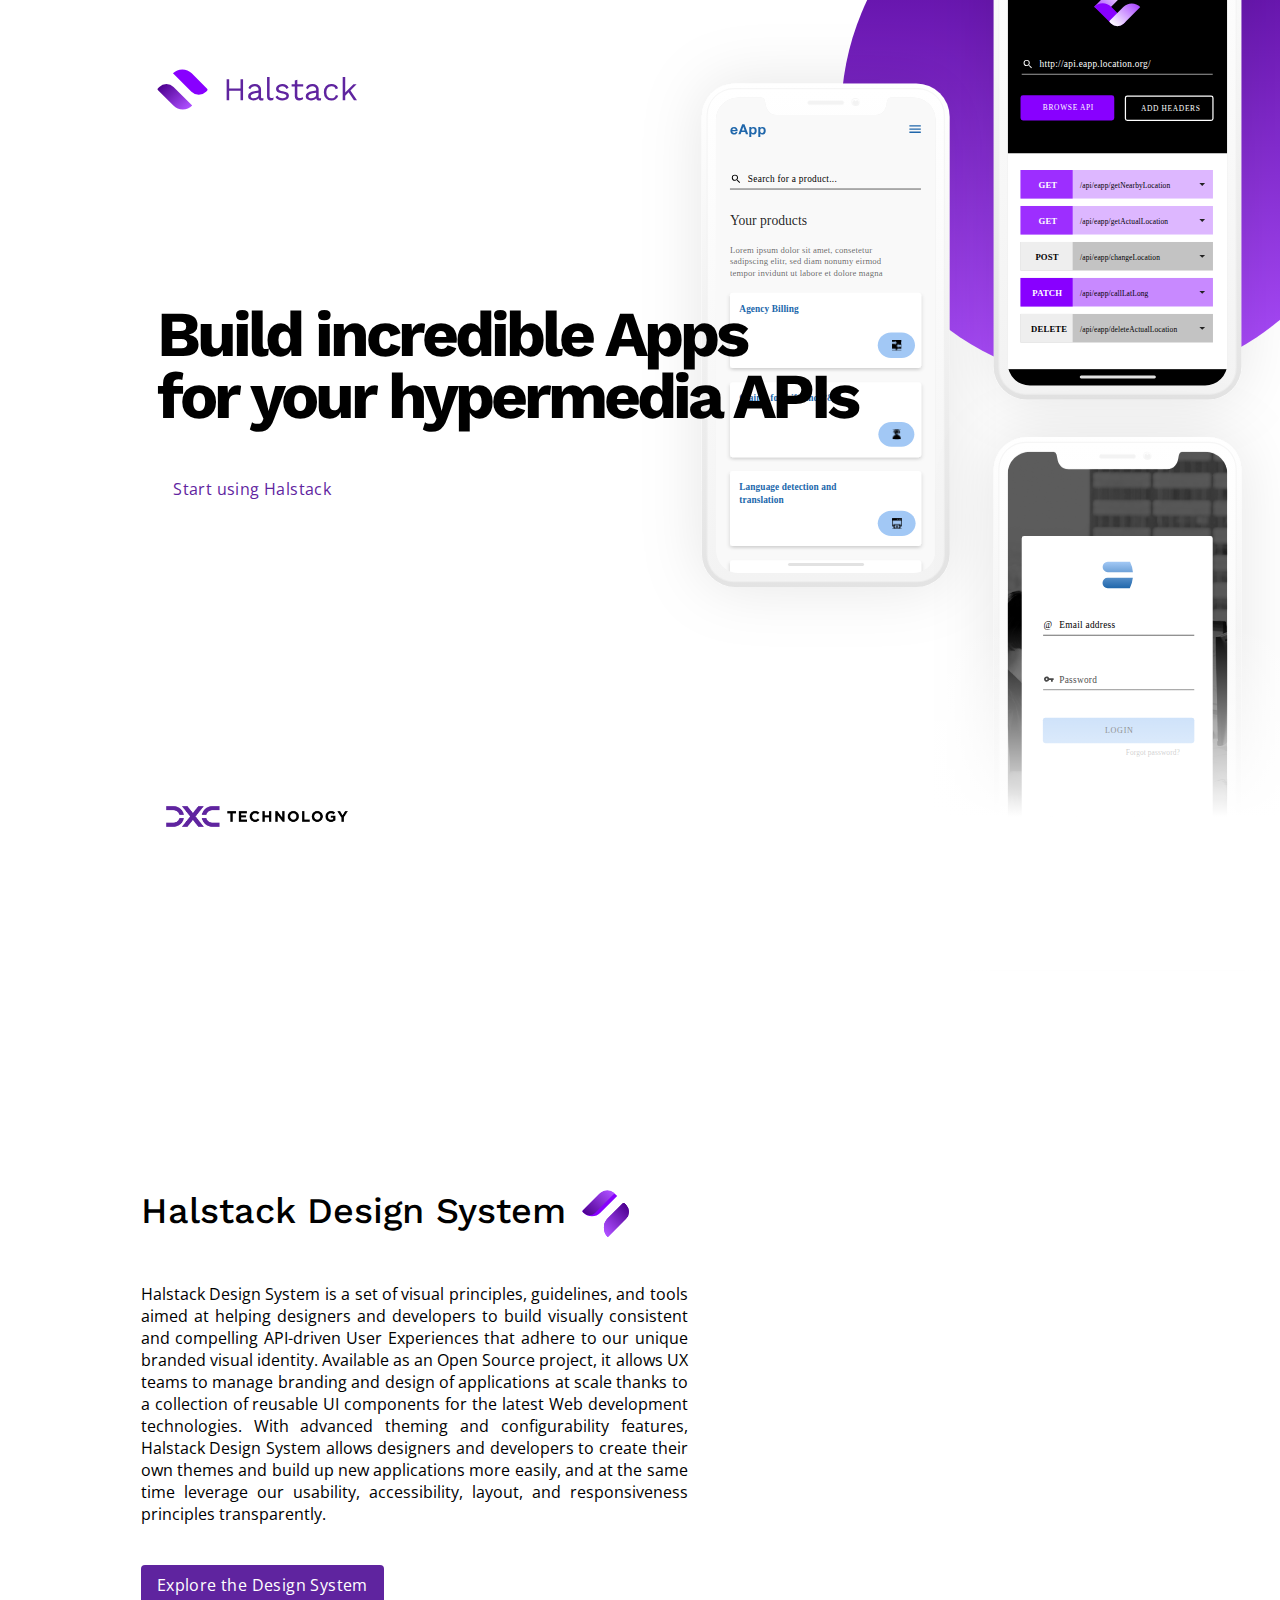
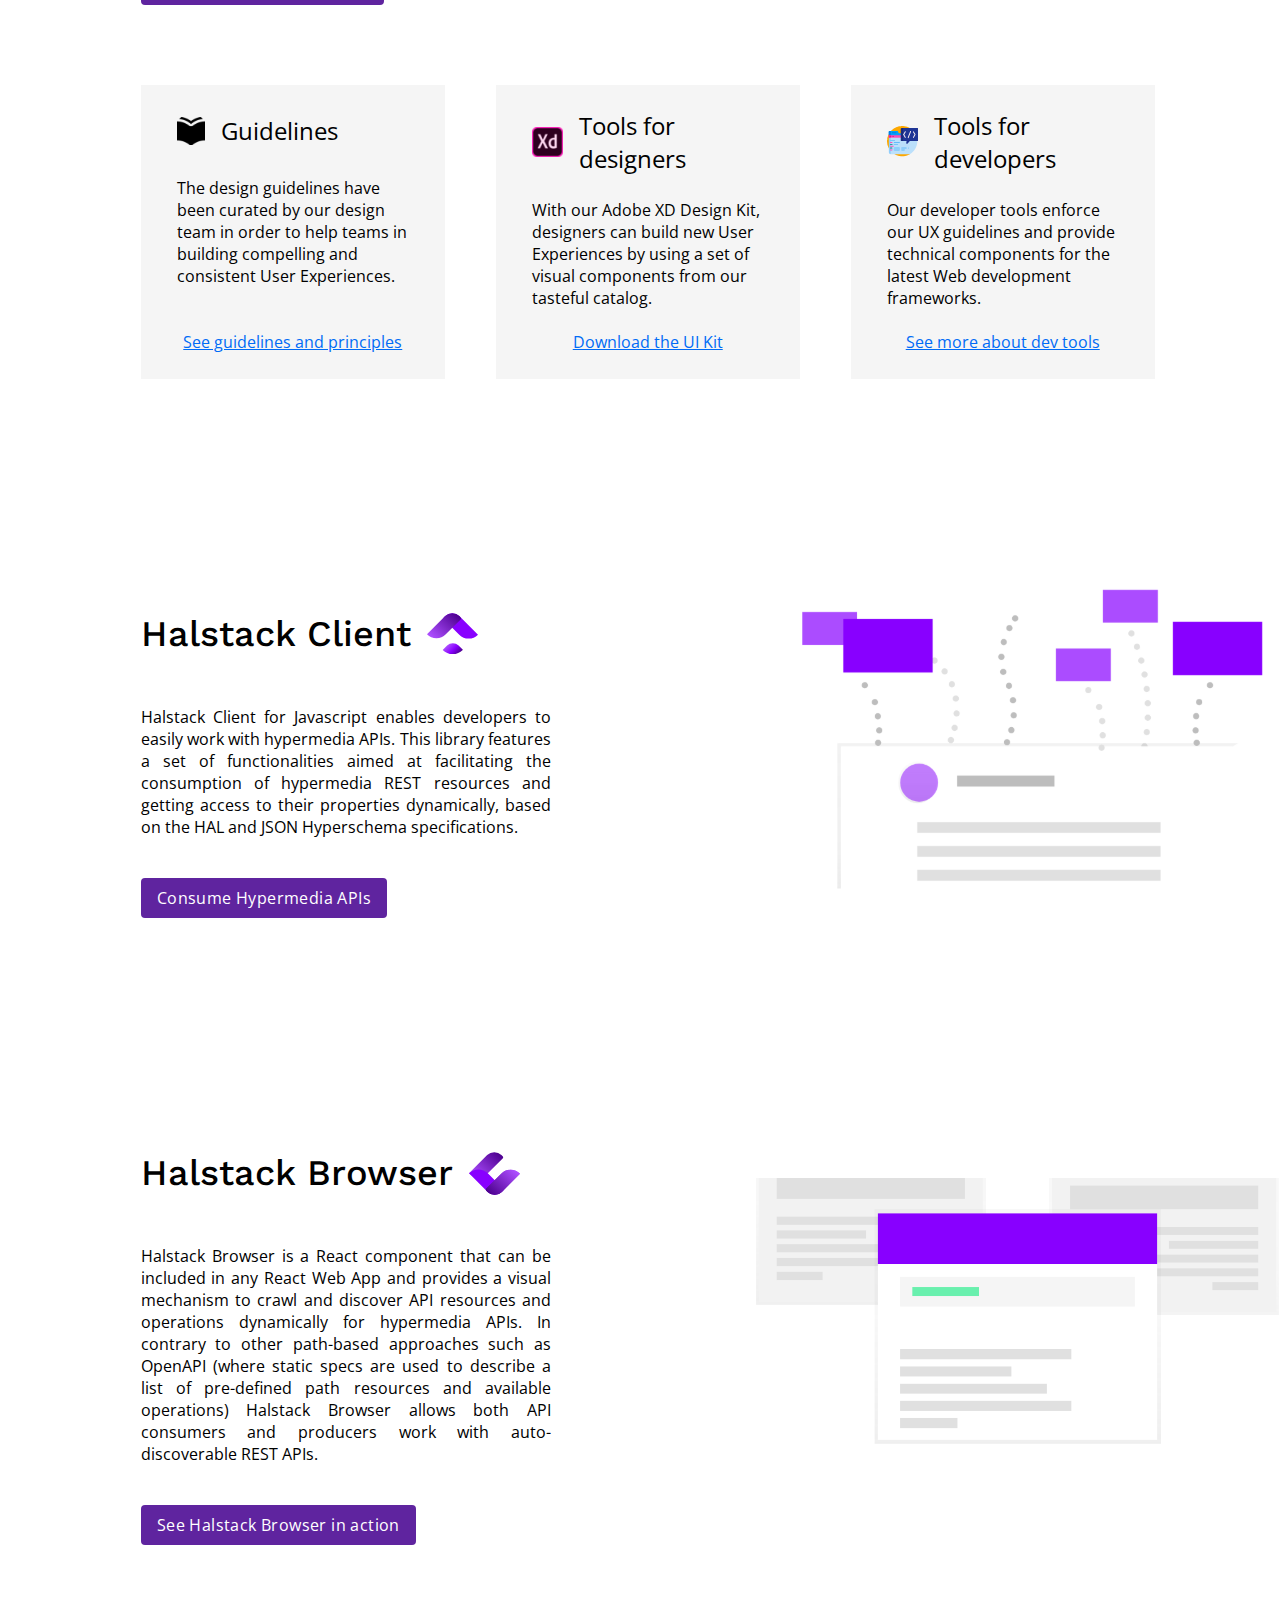
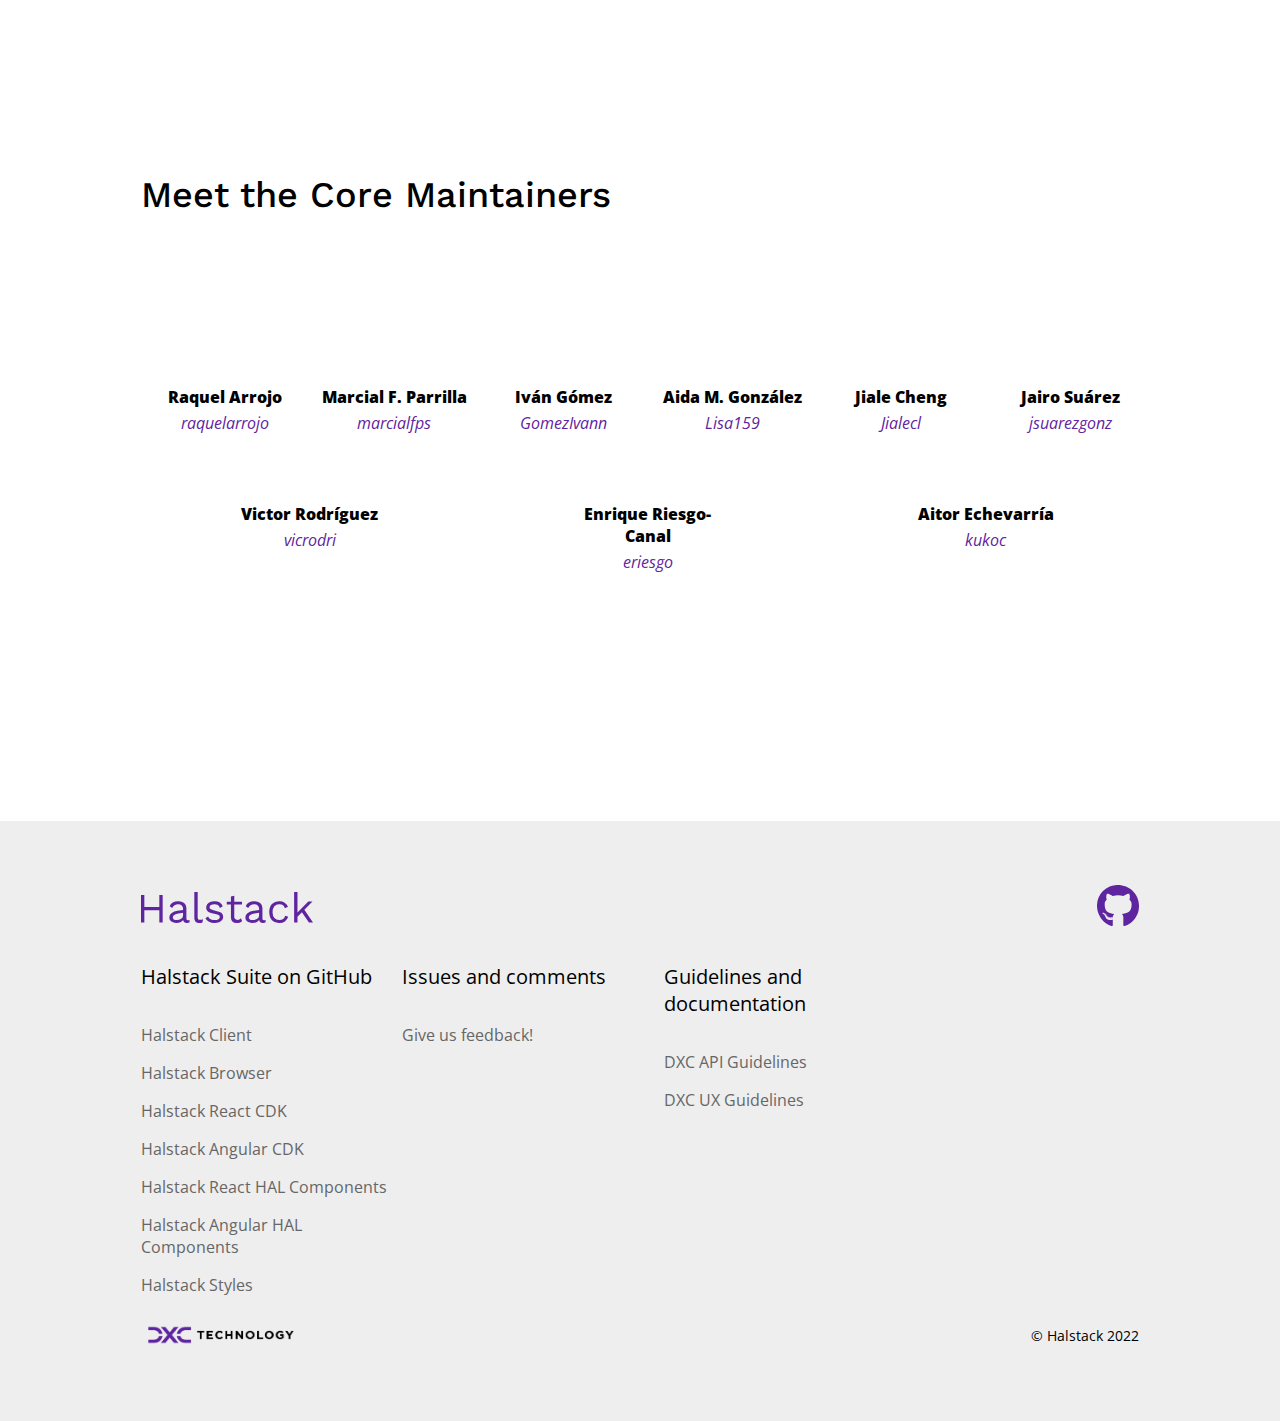
==== index.html @ 79b30553 "Fix broken links" ====
<!DOCTYPE html>
<!--[if lt IE 7]>      <html class="no-js lt-ie9 lt-ie8 lt-ie7"> <![endif]-->
<!--[if IE 7]>         <html class="no-js lt-ie9 lt-ie8"> <![endif]-->
<!--[if IE 8]>         <html class="no-js lt-ie9"> <![endif]-->
<!--[if gt IE 8]><!-->
<html class="no-js">
  <!--<![endif]-->
  <head>
    <meta charset="utf-8" />
    <meta http-equiv="X-UA-Compatible" content="IE=edge" />
    <title>Halstack</title>
    <meta name="description" content="" />
    <meta name="viewport" content="width=device-width, initial-scale=1" />
    <meta property="og:image" content="./images/halstack-share.png" />
    <meta
      property="og:description"
      content="Build incredible apps for your hypermedia APIs"
    />
    <meta
      property="og:url"
      content="https://dxc-technology.github.io/halstack/"
    />
    <meta property="og:title" content="Halstack" />
    <link rel="stylesheet" href="./css/main.css" />
    <link
      rel="icon"
      href="./images/favicon.png"
      type="image/gif"
      sizes="16x16"
    />
    <link
      href="https://fonts.googleapis.com/css2?family=Open+Sans:ital,wght@0,400;0,600;0,700;1,400&family=Work+Sans:wght@500;600&display=swap"
      rel="stylesheet"
    />
  </head>
  <body>
    <div class="mockup">
      <img
        src="./images/halstack_mockup.svg"
        alt="Mockup showing Halstack potencial"
      />
    </div>
    <header>
      <img src="./images/halstack_logo.svg" alt="Halstack product logo" />
      <div class="intro">
        <h1>
          Build incredible Apps<br />
          for your hypermedia APIs <br />
        </h1>
        <a href="#halstack-intro">
          <button>Start using Halstack</button>
        </a>
      </div>
      <img src="./images/dxc_logo_new.png" alt="DXC Technology logo" />
    </header>
    <main>
      <div class="design-system">
        <a id="halstack-intro"
          ><h2>
            Halstack Design System
            <img
              src="./images/dslogo.svg"
              alt="Logo for Halstack design system"
            /></h2
        ></a>

        <p>
          Halstack Design System is a set of visual principles, guidelines, and
          tools aimed at helping designers and developers to build visually
          consistent and compelling API-driven User Experiences that adhere to
          our unique branded visual identity. Available as an Open Source
          project, it allows UX teams to manage branding and design of
          applications at scale thanks to a collection of reusable UI components
          for the latest Web development technologies. With advanced theming and
          configurability features, Halstack Design System allows designers and
          developers to create their own themes and build up new applications
          more easily, and at the same time leverage our usability,
          accessibility, layout, and responsiveness principles transparently.
        </p>
        <form action="https://developer.dxc.com/halstack">
          <button>Explore the Design System</button>
        </form>
        <div class="tools-container">
          <div>
            <h3>
              <img
                src="./images/guidelines-icon.png"
                alt="Representation icon for guidelines"
              />
              Guidelines
            </h3>
            <p>
              The design guidelines have been curated by our design team in
              order to help teams in building compelling and consistent User
              Experiences.
            </p>
            <a
              href="https://developer.dxc.com/design/guidelines/principles/overview"
              >See guidelines and principles</a
            >
          </div>
          <div>
            <h3>
              <img
                src="./images/xd-icon.png"
                alt="Adobe XD icon for designer's tools"
              />
              Tools for designers
            </h3>
            <p>
              With our Adobe XD Design Kit, designers can build new User
              Experiences by using a set of visual components from our tasteful
              catalog.
            </p>
            <a
              href="https://assets.adobe.com/public/732533f4-d925-487e-4761-9a760574cfac"
              >Download the UI Kit</a
            >
          </div>
          <div>
            <h3>
              <img src="./images/tools-icon.png" alt="Developer tools icon" />
              Tools for developers
            </h3>
            <p>
              Our developer tools enforce our UX guidelines and provide
              technical components for the latest Web development frameworks.
            </p>
            <a href="https://developer.dxc.com/design/tools"
              >See more about dev tools</a
            >
          </div>
        </div>
      </div>
      <div class="client">
        <h2>
          Halstack Client
          <img
            src="./images/clientlogo.svg"
            alt="Logo for Halstack design system"
          />
        </h2>
        <p>
          Halstack Client for Javascript enables developers to easily work with
          hypermedia APIs. This library features a set of functionalities aimed
          at facilitating the consumption of hypermedia REST resources and
          getting access to their properties dynamically, based on the HAL and
          JSON Hyperschema specifications.
        </p>
        <form action="https://github.com/dxc-technology/halstack-client">
          <button type="submit">Consume Hypermedia APIs</button>
        </form>
        <img
          src="./images/clientimg.svg"
          alt="Representation of Halstack Client"
        />
      </div>
      <div class="browser">
        <h2>
          Halstack Browser
          <img
            src="./images/browserlogo.svg"
            alt="Logo for Halstack design system"
          />
        </h2>
        <p>
          Halstack Browser is a React component that can be included in any
          React Web App and provides a visual mechanism to crawl and discover
          API resources and operations dynamically for hypermedia APIs. In
          contrary to other path-based approaches such as OpenAPI (where static
          specs are used to describe a list of pre-defined path resources and
          available operations) Halstack Browser allows both API consumers and
          producers work with auto-discoverable REST APIs.
        </p>
        <form action="https://hal.us.insurance.dxc.com/">
          <button type="submit">See Halstack Browser in action</button>
        </form>
        <img
          src="./images/browserimg.svg"
          alt="Representation of Halstack Browser"
        />
      </div>
      <div class="mantainers">
        <h2>Meet the Core Maintainers</h2>
        <div class="profiles">
          <div>
            <img src="https://github.com/raquelarrojo.png" alt="" />
            <h4>Raquel Arrojo</h4>
            <span
              ><a href="https://github.com/raquelarrojo" target="_blank"
                >raquelarrojo</a
              ></span
            >
          </div>
          <div>
            <img src="https://github.com/marcialfps.png" alt="" />
            <h4>Marcial F. Parrilla</h4>
            <span
              ><a href="https://github.com/marcialfps" target="_blank"
                >marcialfps</a
              ></span
            >
          </div>
          <div>
            <img src="https://github.com/GomezIvann.png" alt="" />
            <h4>Iván Gómez</h4>
            <span
              ><a href="https://github.com/GomezIvann" target="_blank"
                >GomezIvann</a
              ></span
            >
          </div>
          <div>
            <img src="https://github.com/Lisa159.png" alt="" />
            <h4>Aida M. González</h4>
            <span
              ><a href="https://github.com/Lisa159" target="_blank"
                >Lisa159</a
              ></span
            >
          </div>
          <div>
            <img src="https://github.com/jialecl.png" alt="" />
            <h4>Jiale Cheng</h4>
            <span
              ><a href="https://github.com/jialecl" target="_blank"
                >Jialecl</a
              ></span
            >
          </div>
          <div>
            <img src="https://github.com/jsuarezgonz.png" alt="" />
            <h4>Jairo Suárez</h4>
            <span
              ><a href="https://github.com/jsuarezgonz" target="_blank"
                >jsuarezgonz</a
              ></span
            >
          </div>
          <div>
            <img src="https://github.com/vicrodri.png" alt="" />
            <h4>Victor Rodríguez</h4>
            <span
              ><a href="https://github.com/vicrodri" target="_blank"
                >vicrodri</a
              ></span
            >
          </div>
          <div>
            <img src="https://github.com/eriesgo.png" alt="" />
            <h4>Enrique Riesgo-Canal</h4>
            <span
              ><a href="https://github.com/eriesgo" target="_blank"
                >eriesgo</a
              ></span
            >
          </div>
          <div>
            <img src="https://github.com/kukoc.png" alt="" />
            <h4>Aitor Echevarría</h4>
            <span
              ><a href="https://github.com/kukoc" target="_blank"
                >kukoc</a
              ></span
            >
          </div>
        </div>
      </div>
    </main>
    <footer>
      <div class="visual-elements">
        <img
          src="./images/logo-footer.svg"
          alt="Halstack logo variation for footer"
        />
        <a href="https://github.com/dxc-technology/halstack">
          <img
            src="./images/github-footer.svg"
            alt="Github icon to access the repository"
          />
        </a>
      </div>
      <div class="navigation">
        <div>
          <div>
            <h5>Halstack Suite on GitHub</h5>
            <a href="https://github.com/dxc-technology/halstack-client"
              >Halstack Client</a
            >
            <a href="https://github.com/dxc-technology/halstack-browser"
              >Halstack Browser</a
            >
            <a href="https://github.com/dxc-technology/halstack-react"
              >Halstack React CDK</a
            >
            <a href="https://github.com/dxc-technology/halstack-angular"
              >Halstack Angular CDK</a
            >
            <a href="https://github.com/dxc-technology/halstack-react-hal"
              >Halstack React HAL Components</a
            >
            <a href="https://github.com/dxc-technology/halstack-angular-hal"
              >Halstack Angular HAL Components</a
            >
            <a href="https://github.com/dxc-technology/halstack-style-guide"
              >Halstack Styles</a
            >
          </div>
          <div>
            <h5>Issues and comments</h5>
            <a href="https://github.com/dxc-technology/halstack/issues/new"
              >Give us feedback!</a
            >
          </div>
          <div>
            <h5>Guidelines and documentation</h5>
            <a href="https://developer.dxc.com/apis">DXC API Guidelines</a>
            <a href="https://developer.dxc.com/design">DXC UX Guidelines</a>
          </div>
        </div>
      </div>
      <div class="dxc-reference">
        <img
          src="./images/dxc_logo_new.png"
          alt="DXC Technology logo"
          width="160"
          height="30"
        />
        <p>&#169; Halstack 2022</p>
      </div>
    </footer>
  </body>
</html>
---- css/main.css ----
:root {
  --main-spacing-page: 64px;
  --halstack-main-color: #5f249f;
}

body {
  box-sizing: border-box;
  margin: 0;
  position: relative;
  overflow-x: hidden;
  scroll-behavior: smooth;
}

div.mockup {
  width: 50%;
  position: absolute;
  top: -64px;
  right: 0;
  z-index: -1;
}

div.mockup img {
  width: 100%;
}

header {
  display: flex;
  flex-direction: column;
  justify-content: space-between;
  margin: var(--main-spacing-page) calc(var(--main-spacing-page) + 4px);
  height: calc(100vh - 128px);
}

header img {
  width: 200px;
  margin-left: 7.8%;
}

header div.intro {
  margin-left: 7.8%;
  margin-bottom: 100px;
}

header div.intro h1 {
  font-family: "Work Sans", sans-serif;
  font-size: 64px;
  color: black;
  letter-spacing: -4px;
  line-height: 62px;
  margin-top: 0;
}

header div.intro button {
  width: fit-content;
  height: 40px;
  align-items: center;
  justify-content: center;
  box-shadow: transparent 0px 0px 0px 2px;
  letter-spacing: 0.025em;
  border-radius: 0.25rem;
  border-width: 0px;
  border-style: none;
  font-family: "Open Sans", sans-serif;
  font-size: 1rem;
  font-weight: 400;
  background-color: transparent;
  color: var(--halstack-main-color);
  padding: 8px 16px;
}

header div.intro button:hover {
  cursor: pointer;
  background-color: #f2eafa;
}

main {
  margin-top: calc(var(--main-spacing-page) * 5);
}

main > div {
  margin-left: 11%;
}

main > div > h2,
main > div > a > h2 {
  display: inline-flex;
  align-items: center;
  font-family: "Work Sans", sans-serif;
  font-size: 36px;
  font-weight: 500;
}

main > div > h2 img,
main > div > a > h2 img {
  margin-left: 16px;
}

main > div > p {
  font-family: "Open Sans", sans-serif;
  font-size: 16px;
  font-weight: 400;
  width: 48%;
  text-align: justify;
}

main > div button {
  width: fit-content;
  height: 40px;
  align-items: center;
  justify-content: center;
  box-shadow: transparent 0px 0px 0px 2px;
  letter-spacing: 0.025em;
  border-radius: 0.25rem;
  border-width: 0px;
  border-style: none;
  font-family: "Open Sans", sans-serif;
  font-size: 1rem;
  font-weight: 400;
  background-color: var(--halstack-main-color);
  color: white;
  padding: 8px 16px;
  margin-top: 24px;
}

main > div button:hover {
  cursor: pointer;
  background-color: #4b1c7d;
}

main div.tools-container {
  display: flex;
  justify-content: space-between;
  width: calc(100% - 11%);
  margin-top: 80px;
}

main div.tools-container > div {
  display: flex;
  flex-wrap: wrap;
  width: calc(100% / 3 - 34px);
  background-color: #f5f5f5;
  padding: 0 36px 26px 36px;
  box-sizing: border-box;
  justify-content: center;
}

main div.tools-container > div > h3 {
  width: 100%;
  font-family: "Open Sans", sans-serif;
  font-size: 24px;
  font-weight: 400;
  display: inline-flex;
  align-items: center;
}

main div.tools-container > div > h3 > img {
  margin-right: 16px;
}

main div.tools-container > div > p,
main div.tools-container > div > a {
  width: 100%;
  font-family: "Open Sans", sans-serif;
  font-size: 16px;
  font-weight: 400;
  margin-top: 0;
}

main div.tools-container > div > a {
  display: inline-flex;
  align-items: flex-end;
  width: auto;
  color: #006bf6;
  cursor: pointer;
  margin-top: 6px;
}

main div.client,
main div.browser,
main div.mantainers {
  margin-top: 200px;
  position: relative;
}

main div.client > img {
  position: absolute;
  top: 0;
  right: 0;
  width: 42%;
}

main div.browser > img {
  position: absolute;
  top: 14%;
  right: 0;
  width: 46%;
}

main div.client > p,
main div.browser > p {
  width: 36%;
}

main div.mantainers {
  margin-bottom: 200px;
}

main div.mantainers div.profiles {
  display: flex;
  justify-content: space-around;
  margin-right: 11%;
  flex-wrap: wrap;
}

main div.mantainers div.profiles > div {
  display: flex;
  flex-direction: column;
  align-items: center;
  width: calc(72% / 5);
  margin-bottom: 48px;
}

main div.mantainers div.profiles img {
  width: 70%;
  border-radius: 50%;
}

main div.mantainers div.profiles a {
  color: var(--halstack-main-color);
  text-decoration: none;
}

main div.mantainers div.profiles h4 {
  font-family: "Open Sans", sans-serif;
  font-size: 16px;
  font-weight: 800;
  margin-bottom: 4px;
  text-align: center;
}

main div.mantainers div.profiles span {
  font-family: "Open Sans", sans-serif;
  font-size: 16px;
  font-style: italic;
  color: var(--halstack-main-color);
}

main div.mantainers h2 {
  margin-bottom: 148px;
}

footer {
  display: flex;
  flex-direction: column;
  height: 600px;
  box-sizing: border-box;
  background-color: #eeeeee;
  padding: 64px 11%;
}

footer div.visual-elements {
  display: flex;
  justify-content: space-between;
  align-items: center;
  align-items: stretch;
}

footer div.navigation {
  display: flex;
  align-items: center;
  flex-grow: 1;
}

footer div.navigation > div {
  width: 100%;
  display: flex;
}

footer div.navigation > div > div {
  display: flex;
  flex-direction: column;
  width: calc(100% / 4);
  margin-right: 12px;
}

footer div.navigation > div > div > h5 {
  font-family: "Open Sans", sans-serif;
  font-size: 20px;
  font-weight: 400;
}

footer div.navigation > div > div > a {
  font-family: "Open Sans", sans-serif;
  font-size: 16px;
  font-weight: 400;
  color: #666666;
  text-decoration: none;
  margin-bottom: 16px;
}

footer div.dxc-reference {
  display: flex;
  align-items: center;
  justify-content: space-between;
}

footer div.dxc-reference p {
  font-family: "Open Sans", sans-serif;
  font-size: 14px;
}

@media (max-width: 768px) {
  header {
    margin: 80px;
    height: calc(100vh - 160px);
  }

  header img,
  header div.intro {
    margin-left: 0;
  }

  main {
    margin-top: var(--main-spacing-page);
  }

  main div.tools-container {
    width: 100%;
    flex-wrap: wrap;
  }

  main div.tools-container > div {
    width: 100%;
    margin-bottom: 40px;
  }

  main > div {
    margin: 0 80px;
  }

  main > div.client > p, main > div.browser > p, main > div > p {
    width: 100%;
  }

  main div.client, main div.browser, main div.mantainers {
      margin-top: 148px;
  }

  main div.client > img, main div.browser > img {
      top: unset;
      bottom: -80px;
  }

  main div.mantainers h2 {
      margin-bottom: 64px;
  }

  main div.mantainers div.profiles {
      margin-right: 0;
      flex-wrap: wrap;
      justify-content: space-around;
  }
  main div.mantainers div.profiles > div {
      margin-bottom: 48px;
      width: calc(100% / 3);
  }

  main div.mantainers div.profiles > div img {
    width: 50%;
  }

  footer div.navigation > div > div {
      width: calc(100% / 3);
      margin-right: 64px;
  }

  footer {
    padding: 64px 80px;
  }

}

@media (max-width: 480px) {
  header {
    margin: 20px;
    height: calc(100vh - 40px);
  }

  header img,
  header div.intro {
    margin-left: 0;
  }

  header img {
    width: 148px;
  }

  header div.intro h1 {
    font-size: 48px;
    line-height: 48px;
  }

  div.mockup {
    display: none;
  }

  main {
    margin-top: var(--main-spacing-page);
  }

  main > div {
    margin: 0 20px;
  }

  main > div > h2,
  main > div > a > h2 {
    font-size: 28px;
  }

  main > div > p {
    width: 100%;
  }

  main div.tools-container {
    width: 100%;
    flex-wrap: wrap;
  }

  main div.tools-container > div {
    width: 100%;
    margin-bottom: 40px;
  }

  main div.client,
  main div.browser,
  main div.mantainers {
    margin-top: 48px;
    margin-bottom: 80px;
  }

  main div.client > p,
  main div.browser > p {
    width: 100%;
  }

  main div.client > img,
  main div.browser > img {
    display: none;
  }

  main div.mantainers h2 {
    margin-bottom: 64px;
  }

  main div.mantainers div.profiles {
    margin-right: 0;
    flex-direction: column;
    flex-wrap: nowrap;
  }

  main div.mantainers div.profiles > div {
    margin-bottom: 64px;
    width: 100%;
  }

  main div.mantainers div.profiles img {
    width: 48%;
    border-radius: 50%;
  }

  form {
    display: flex;
    justify-content: center;
  }

  footer {
    height: auto;
    padding-bottom: 24px;
  }

  footer div.visual-elements > img {
    width: 128px;
  }

  footer div.visual-elements > a > img {
    width: 38px;
  }

  footer div.navigation > div {
    flex-wrap: wrap;
  }

  footer div.navigation > div > div {
    width: 100%;
  }

  footer div.dxc-reference > img {
    width: 128px;
  }

  footer {
    padding: 64px 11%;
  }
}
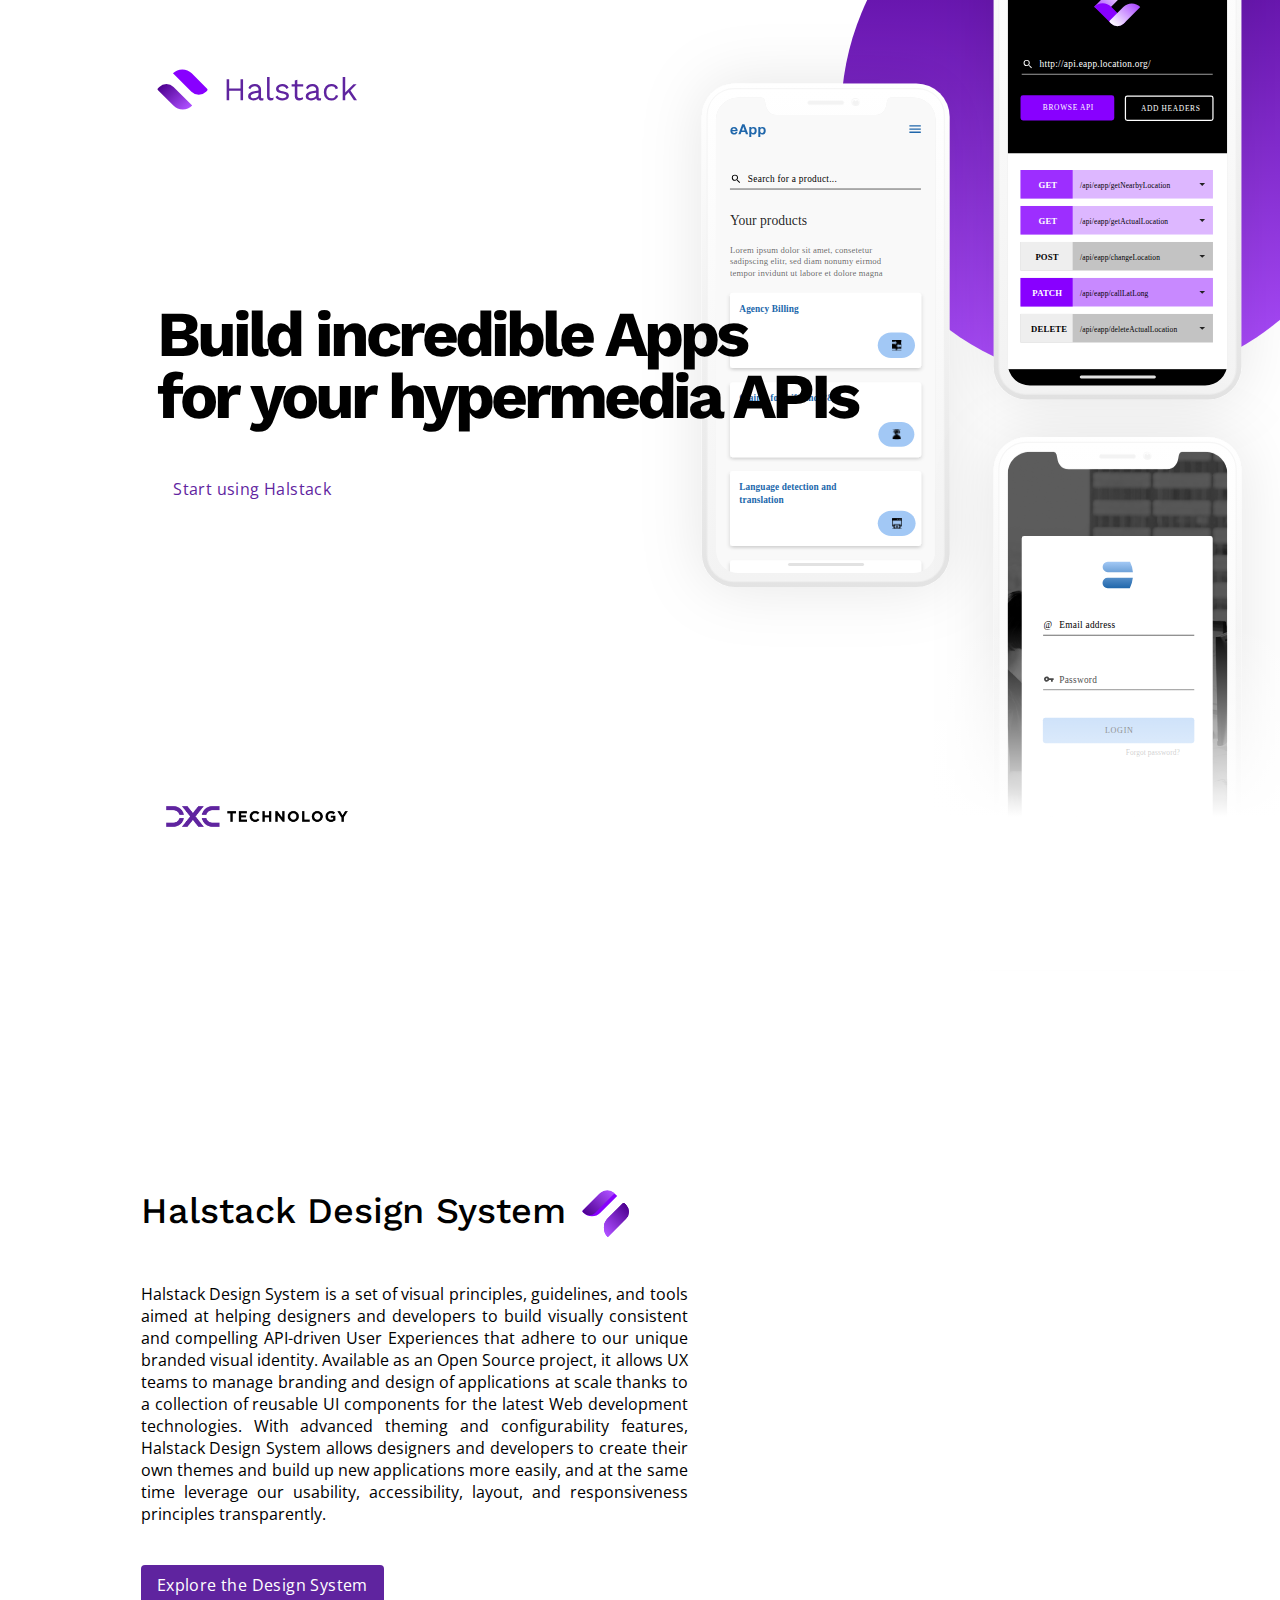
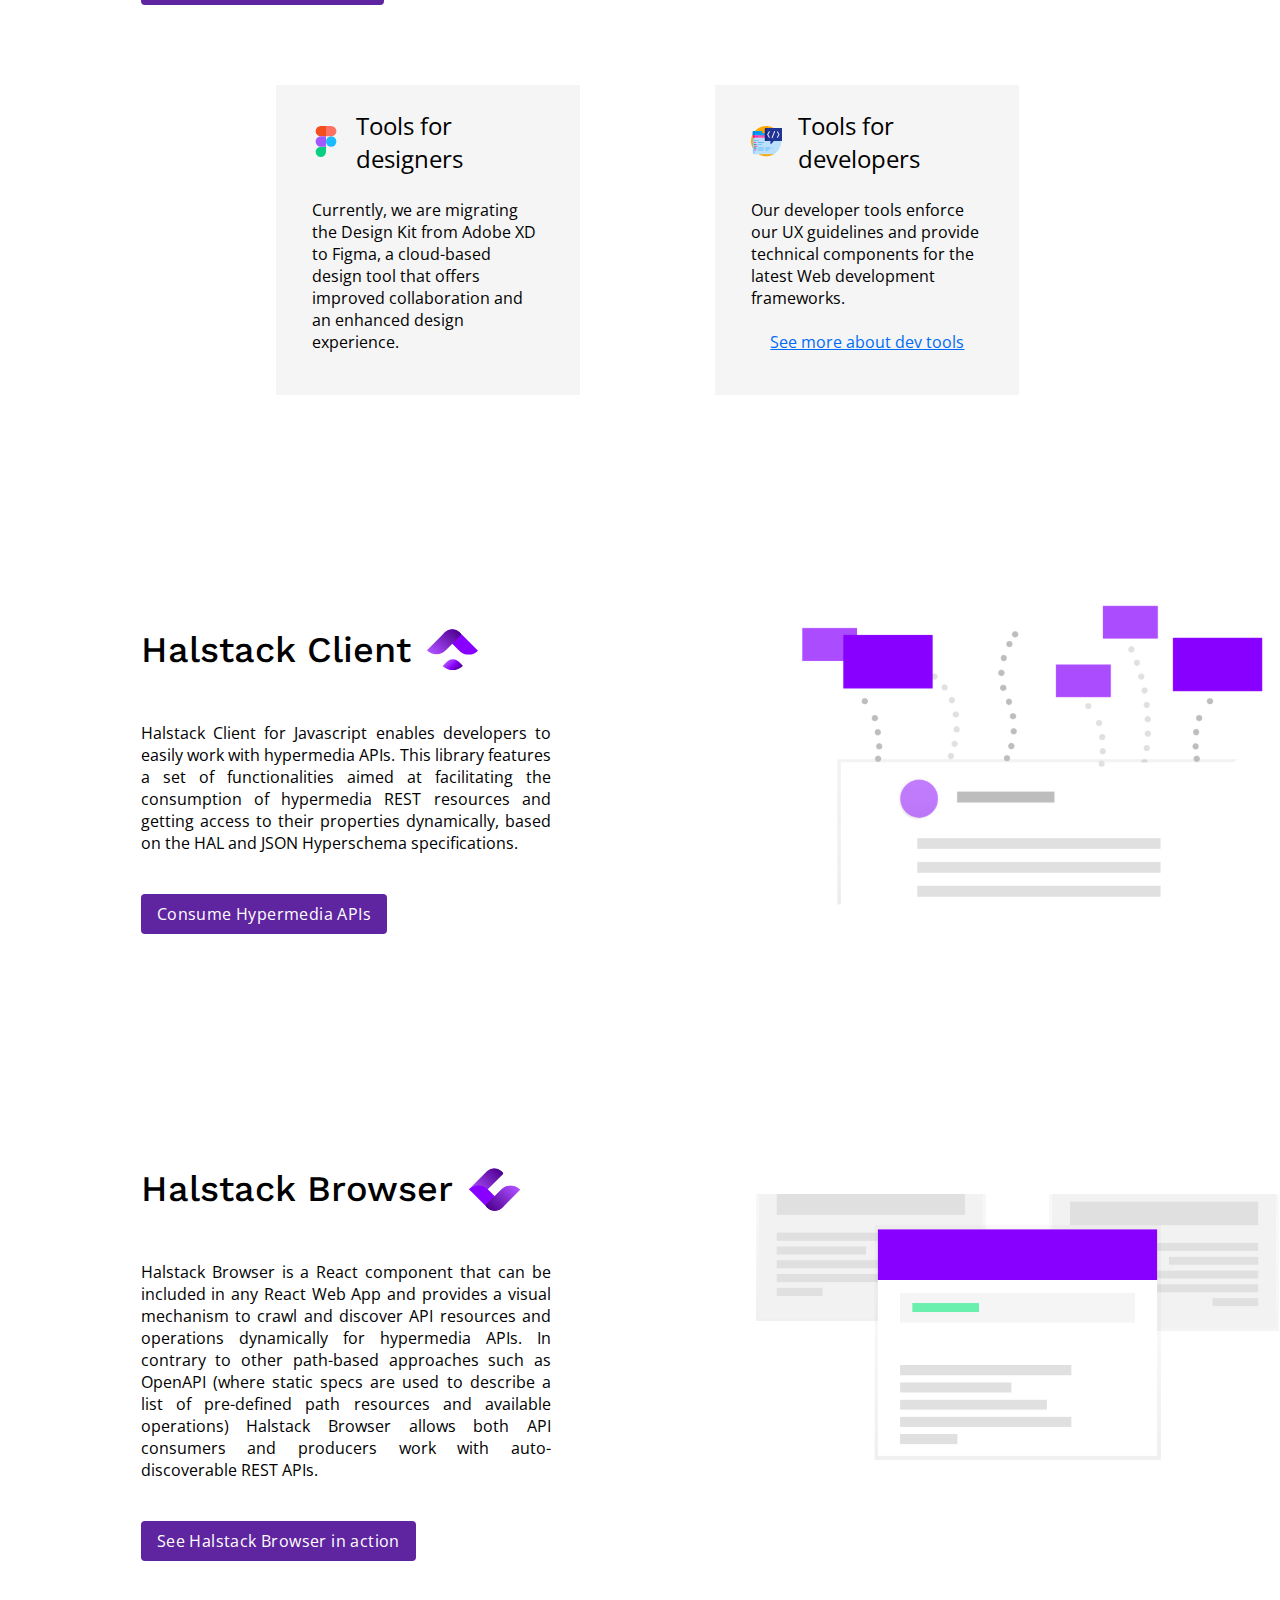
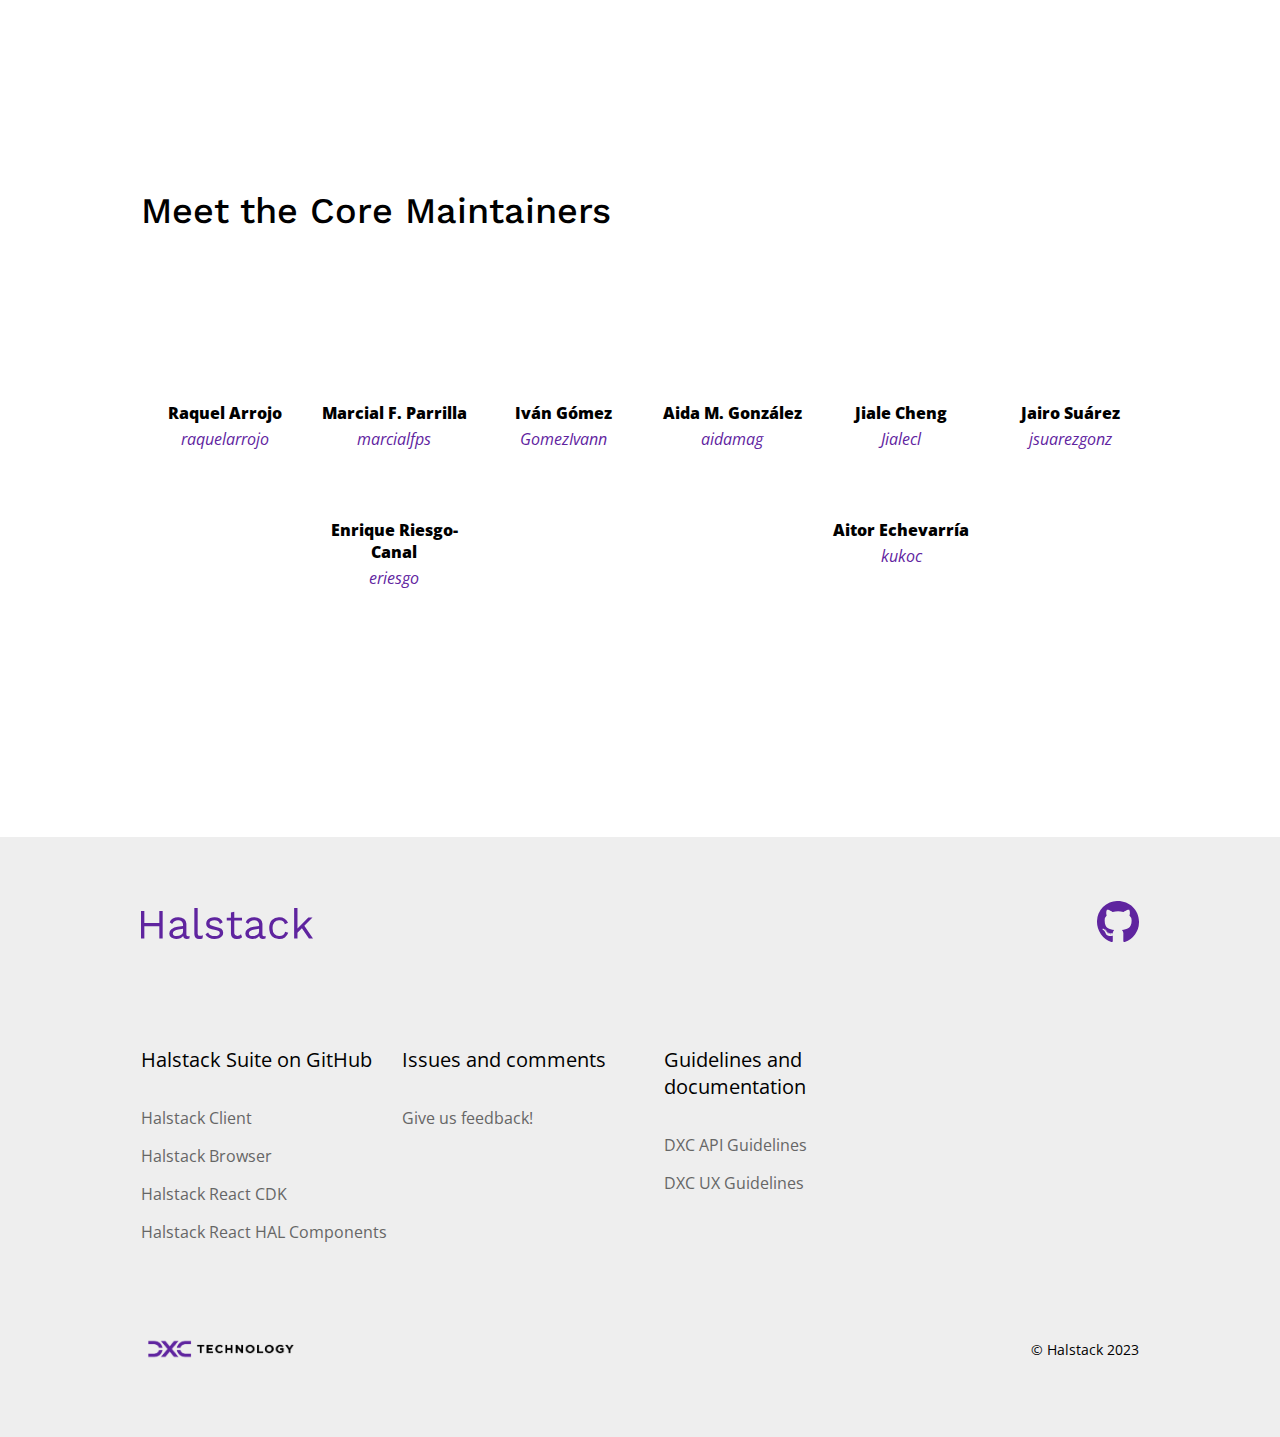
==== commit a25f8203: "Update page" ====
--- a/index.html
+++ b/index.html
@@ -84,38 +84,16 @@
           <div>
             <h3>
               <img
-                src="./images/guidelines-icon.png"
-                alt="Representation icon for guidelines"
-              />
-              Guidelines
-            </h3>
-            <p>
-              The design guidelines have been curated by our design team in
-              order to help teams in building compelling and consistent User
-              Experiences.
-            </p>
-            <a
-              href="https://developer.dxc.com/design/guidelines/principles/overview"
-              >See guidelines and principles</a
-            >
-          </div>
-          <div>
-            <h3>
-              <img
-                src="./images/xd-icon.png"
-                alt="Adobe XD icon for designer's tools"
+                src="./images/figma-brands.svg"
+                alt="Figma icon for designer's tools"
               />
               Tools for designers
             </h3>
             <p>
-              With our Adobe XD Design Kit, designers can build new User
-              Experiences by using a set of visual components from our tasteful
-              catalog.
+              Currently, we are migrating the Design Kit from Adobe XD to Figma,
+              a cloud-based design tool that offers improved collaboration and
+              an enhanced design experience.
             </p>
-            <a
-              href="https://assets.adobe.com/public/732533f4-d925-487e-4761-9a760574cfac"
-              >Download the UI Kit</a
-            >
           </div>
           <div>
             <h3>
@@ -211,11 +189,11 @@
             >
           </div>
           <div>
-            <img src="https://github.com/Lisa159.png" alt="" />
+            <img src="https://github.com/aidamag.png" alt="" />
             <h4>Aida M. González</h4>
             <span
-              ><a href="https://github.com/Lisa159" target="_blank"
-                >Lisa159</a
+              ><a href="https://github.com/aidamag" target="_blank"
+                >aidamag</a
               ></span
             >
           </div>
@@ -234,15 +212,6 @@
             <span
               ><a href="https://github.com/jsuarezgonz" target="_blank"
                 >jsuarezgonz</a
-              ></span
-            >
-          </div>
-          <div>
-            <img src="https://github.com/vicrodri.png" alt="" />
-            <h4>Victor Rodríguez</h4>
-            <span
-              ><a href="https://github.com/vicrodri" target="_blank"
-                >vicrodri</a
               ></span
             >
           </div>
@@ -293,17 +262,8 @@
             <a href="https://github.com/dxc-technology/halstack-react"
               >Halstack React CDK</a
             >
-            <a href="https://github.com/dxc-technology/halstack-angular"
-              >Halstack Angular CDK</a
-            >
             <a href="https://github.com/dxc-technology/halstack-react-hal"
               >Halstack React HAL Components</a
-            >
-            <a href="https://github.com/dxc-technology/halstack-angular-hal"
-              >Halstack Angular HAL Components</a
-            >
-            <a href="https://github.com/dxc-technology/halstack-style-guide"
-              >Halstack Styles</a
             >
           </div>
           <div>
@@ -326,7 +286,7 @@
           width="160"
           height="30"
         />
-        <p>&#169; Halstack 2022</p>
+        <p>&#169; Halstack 2023</p>
       </div>
     </footer>
   </body>
--- a/css/main.css
+++ b/css/main.css
@@ -129,7 +129,7 @@
 
 main div.tools-container {
   display: flex;
-  justify-content: space-between;
+  justify-content: space-evenly;
   width: calc(100% - 11%);
   margin-top: 80px;
 }
@@ -137,11 +137,12 @@
 main div.tools-container > div {
   display: flex;
   flex-wrap: wrap;
+  align-items: flex-start;
+  flex-direction: column;
   width: calc(100% / 3 - 34px);
   background-color: #f5f5f5;
   padding: 0 36px 26px 36px;
   box-sizing: border-box;
-  justify-content: center;
 }
 
 main div.tools-container > div > h3 {
@@ -154,6 +155,8 @@
 }
 
 main div.tools-container > div > h3 > img {
+  width: 31px;
+  height: 31px;
   margin-right: 16px;
 }
 
@@ -169,6 +172,7 @@
 main div.tools-container > div > a {
   display: inline-flex;
   align-items: flex-end;
+  align-self: center;
   width: auto;
   color: #006bf6;
   cursor: pointer;
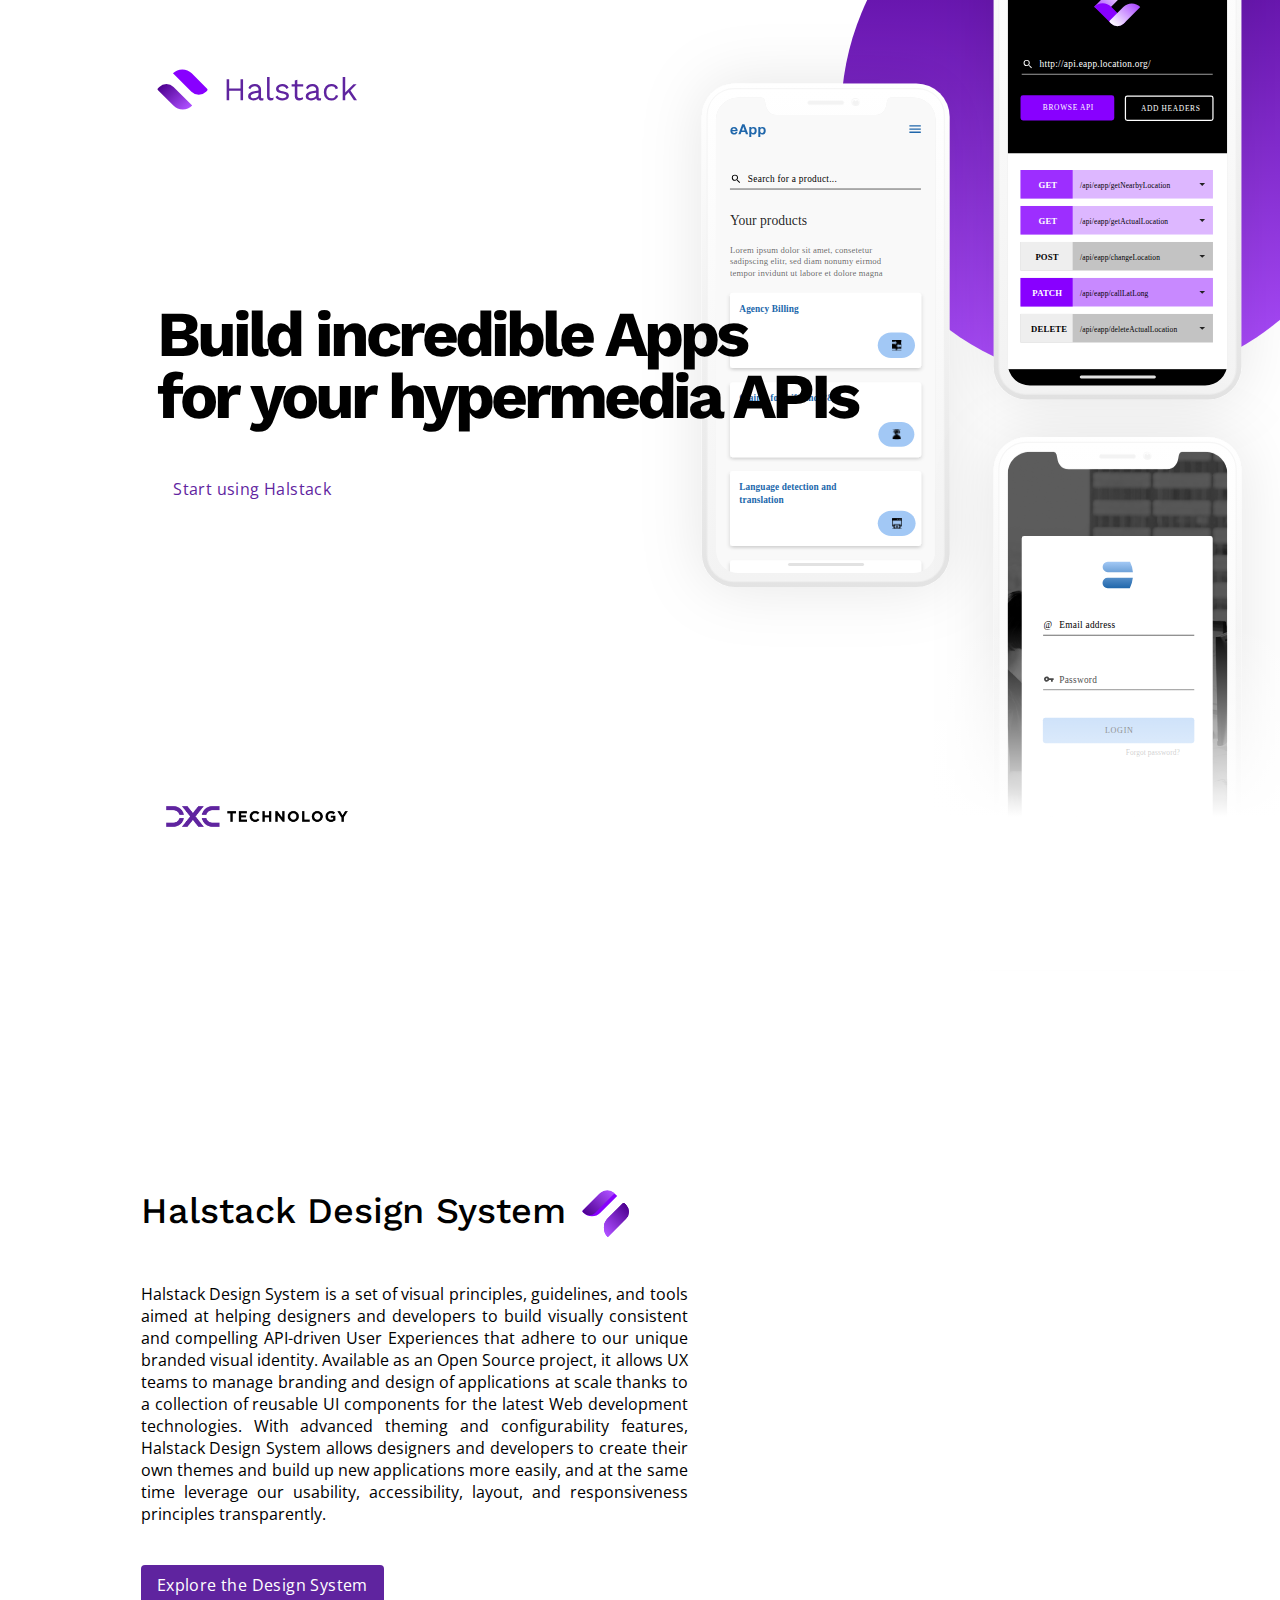
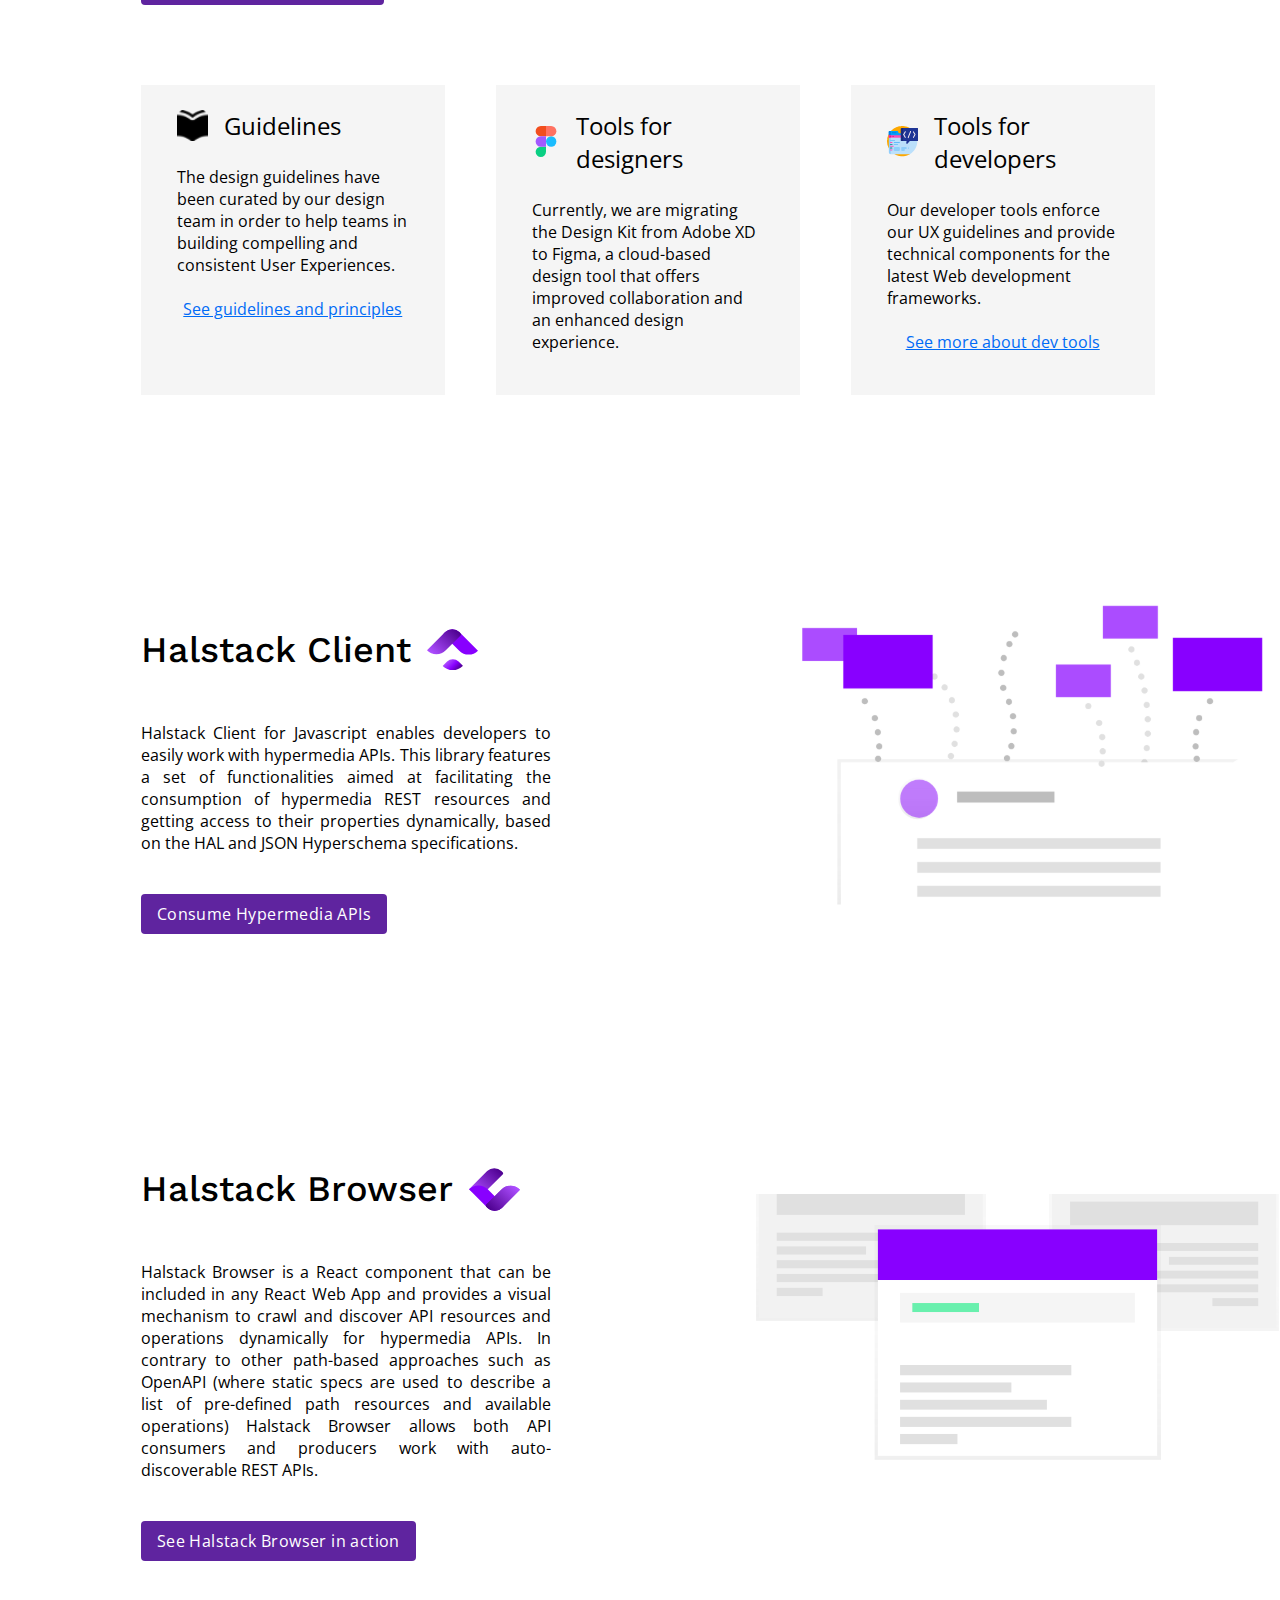
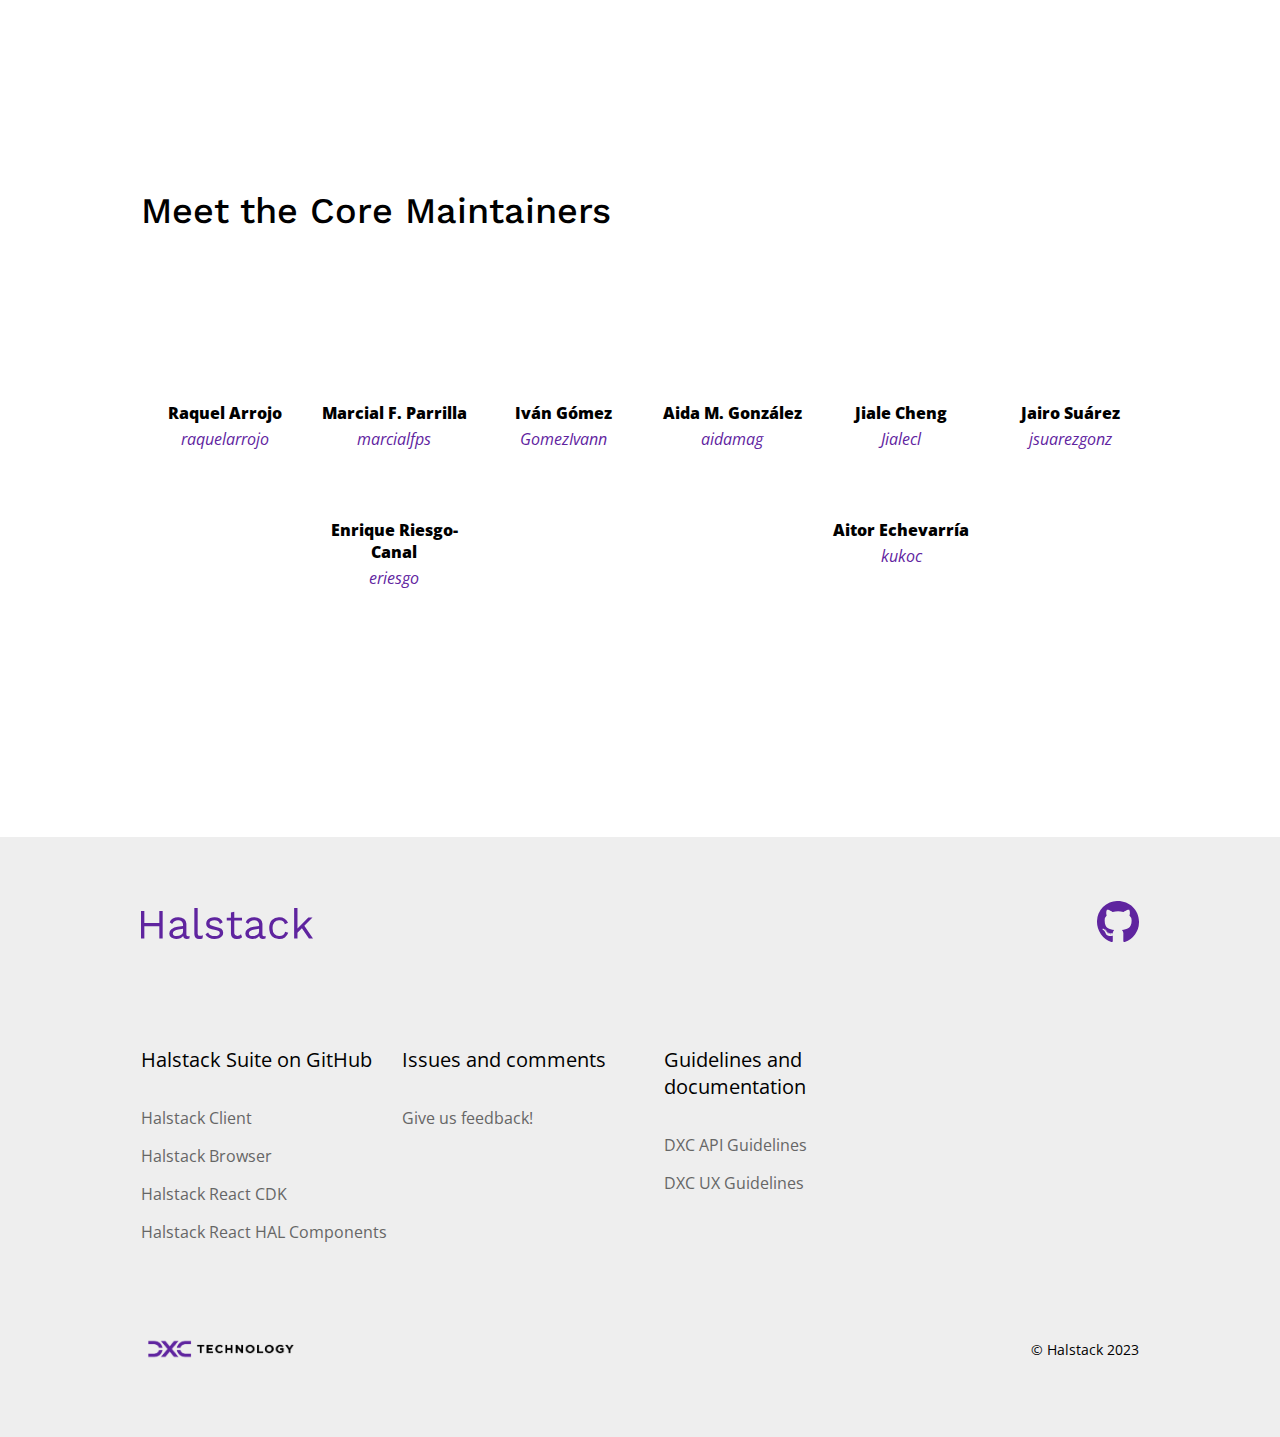
==== commit 7f36cdf0: "Added link to website" ====
--- a/index.html
+++ b/index.html
@@ -84,6 +84,23 @@
           <div>
             <h3>
               <img
+                src="./images/guidelines-icon.png"
+                alt="Representation icon for guidelines"
+              />
+              Guidelines
+            </h3>
+            <p>
+              The design guidelines have been curated by our design team in
+              order to help teams in building compelling and consistent User
+              Experiences.
+            </p>
+            <a href="https://developer.dxc.com/halstack/8/principles/color/"
+              >See guidelines and principles</a
+            >
+          </div>
+          <div>
+            <h3>
+              <img
                 src="./images/figma-brands.svg"
                 alt="Figma icon for designer's tools"
               />
--- a/css/main.css
+++ b/css/main.css
@@ -129,7 +129,7 @@
 
 main div.tools-container {
   display: flex;
-  justify-content: space-evenly;
+  justify-content: space-between;
   width: calc(100% - 11%);
   margin-top: 80px;
 }
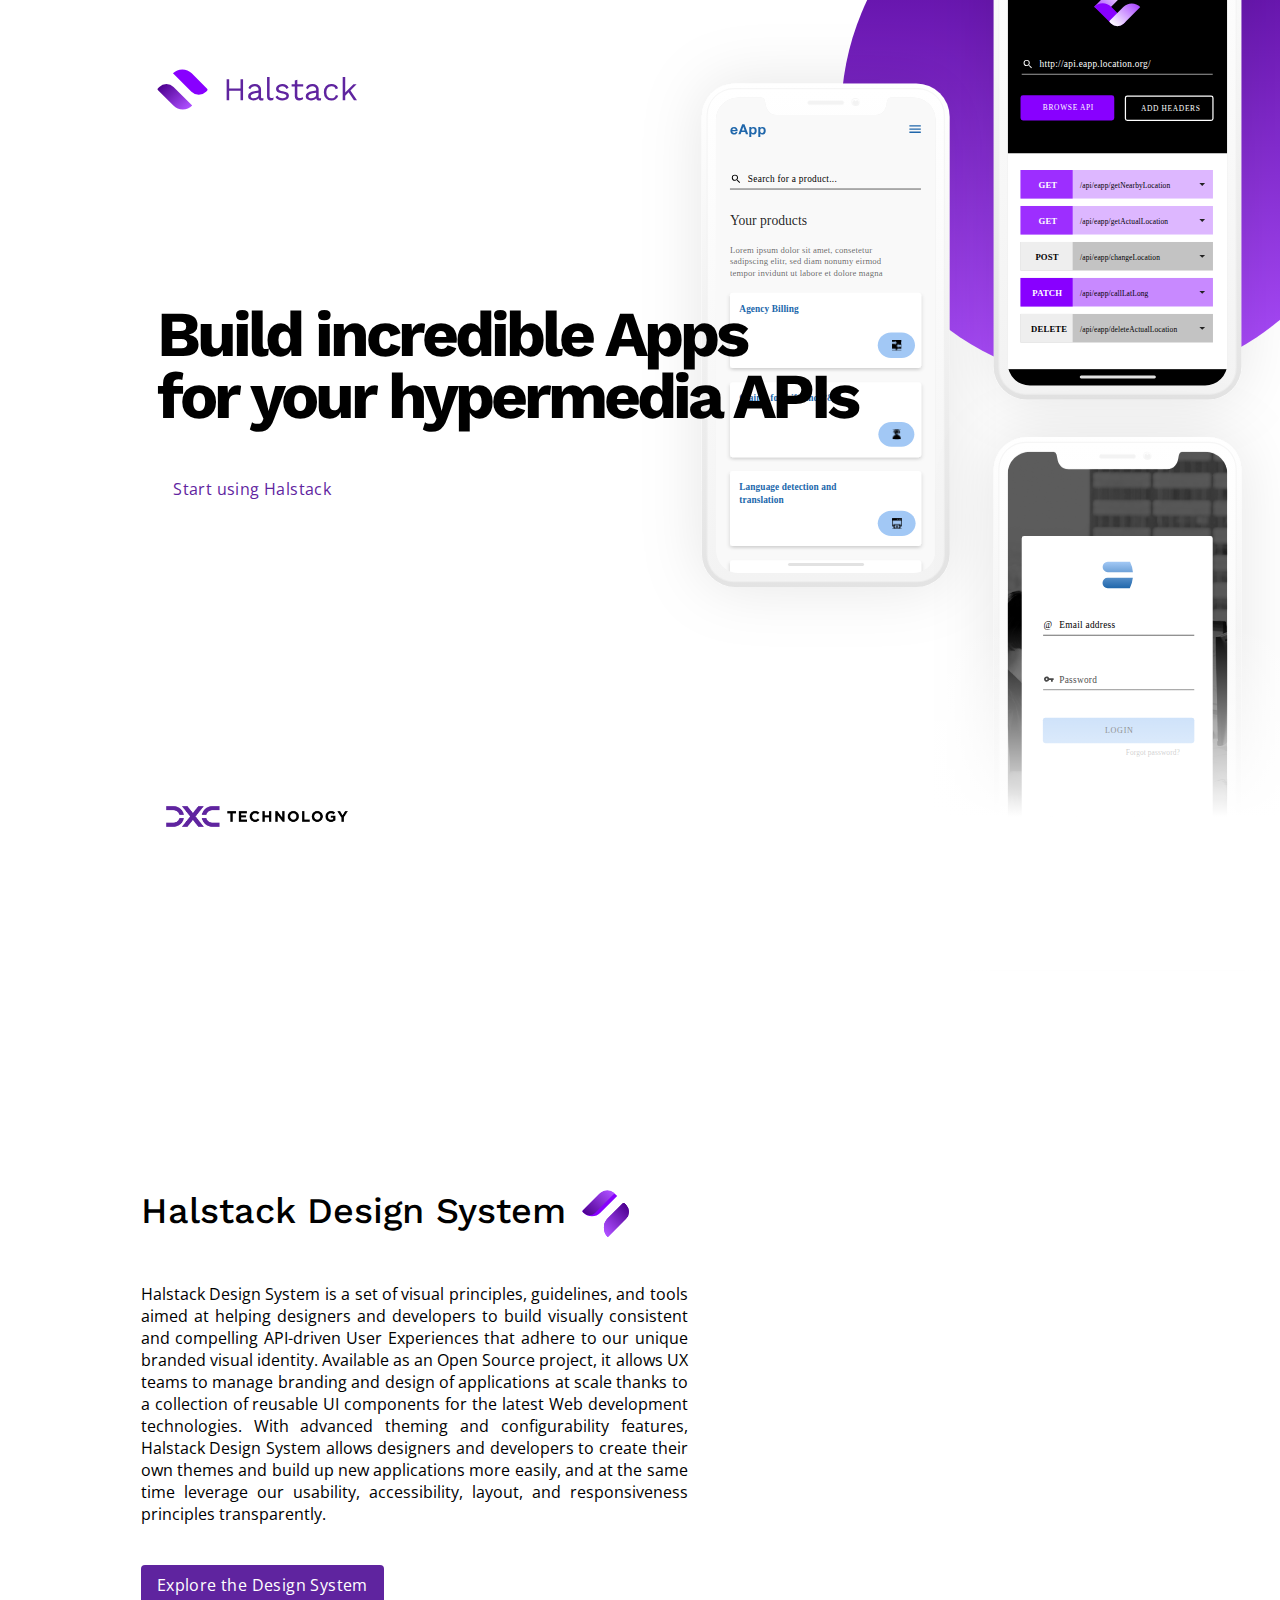
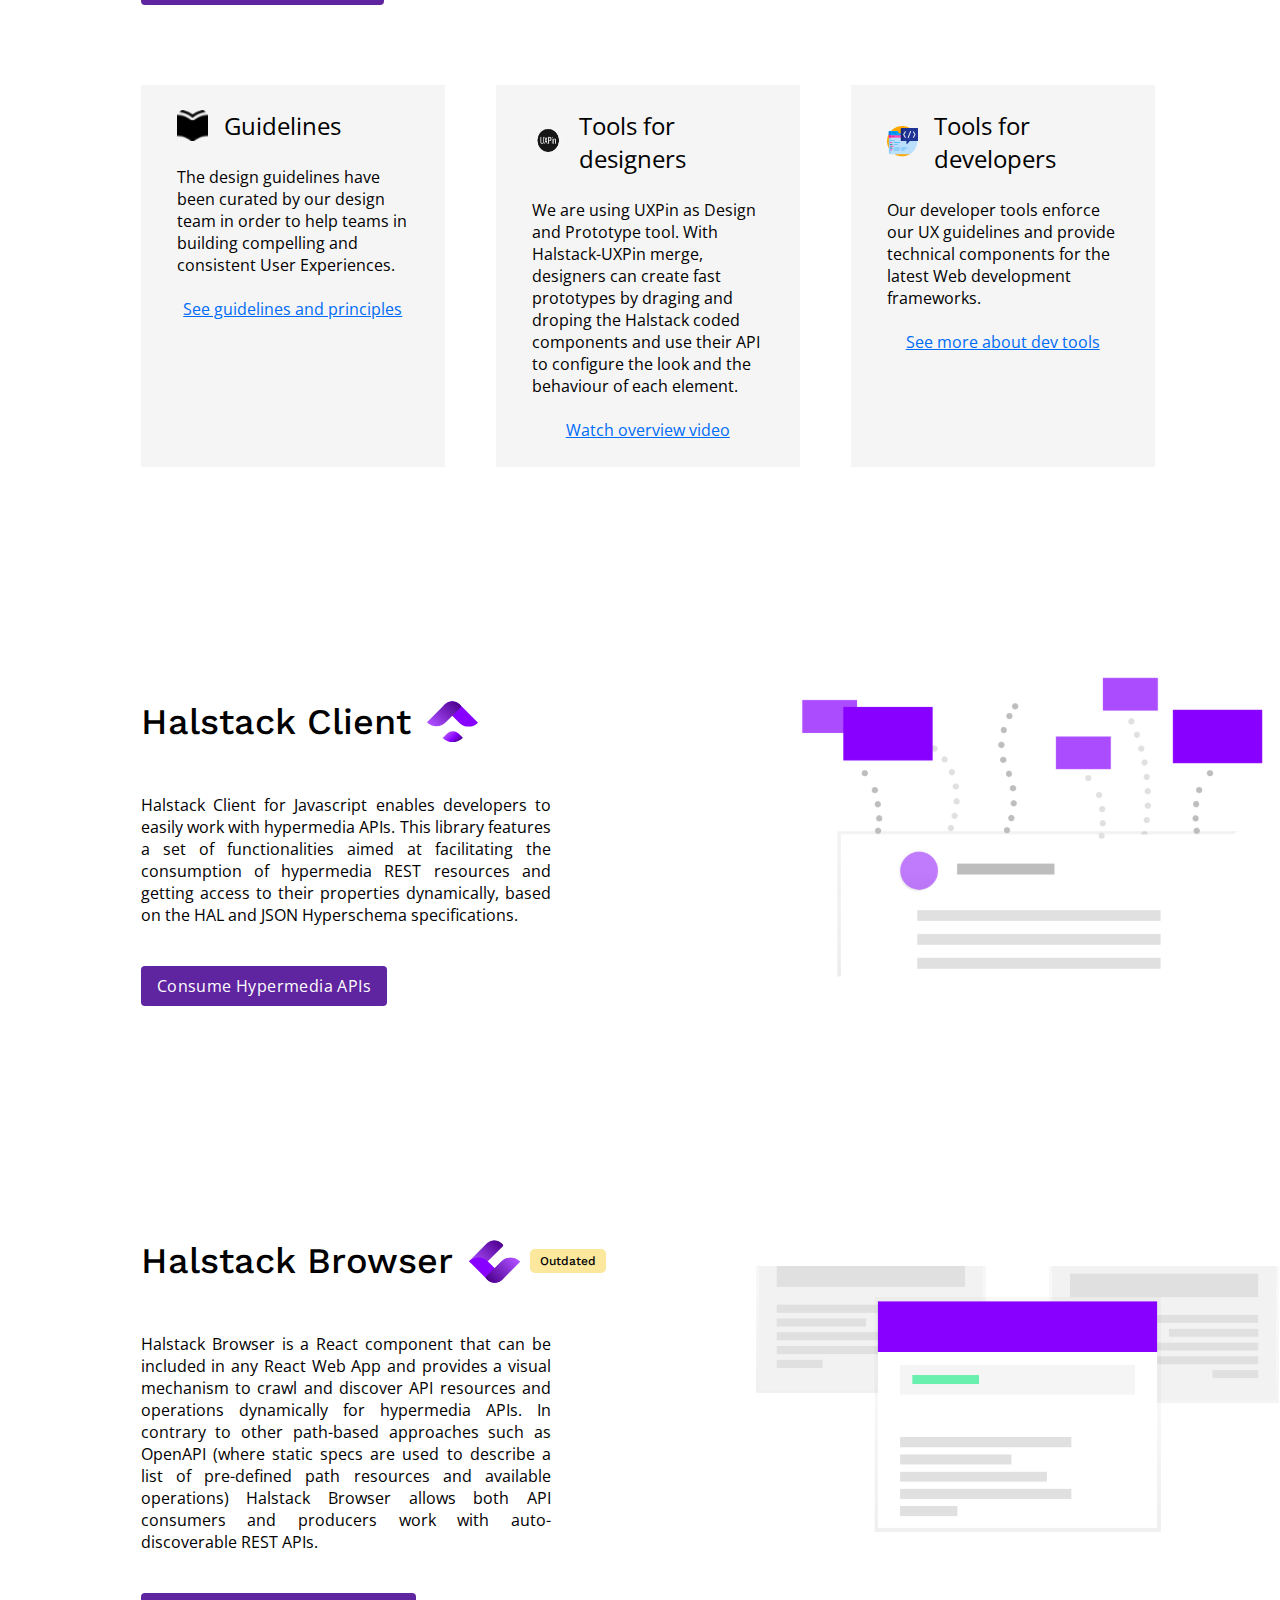
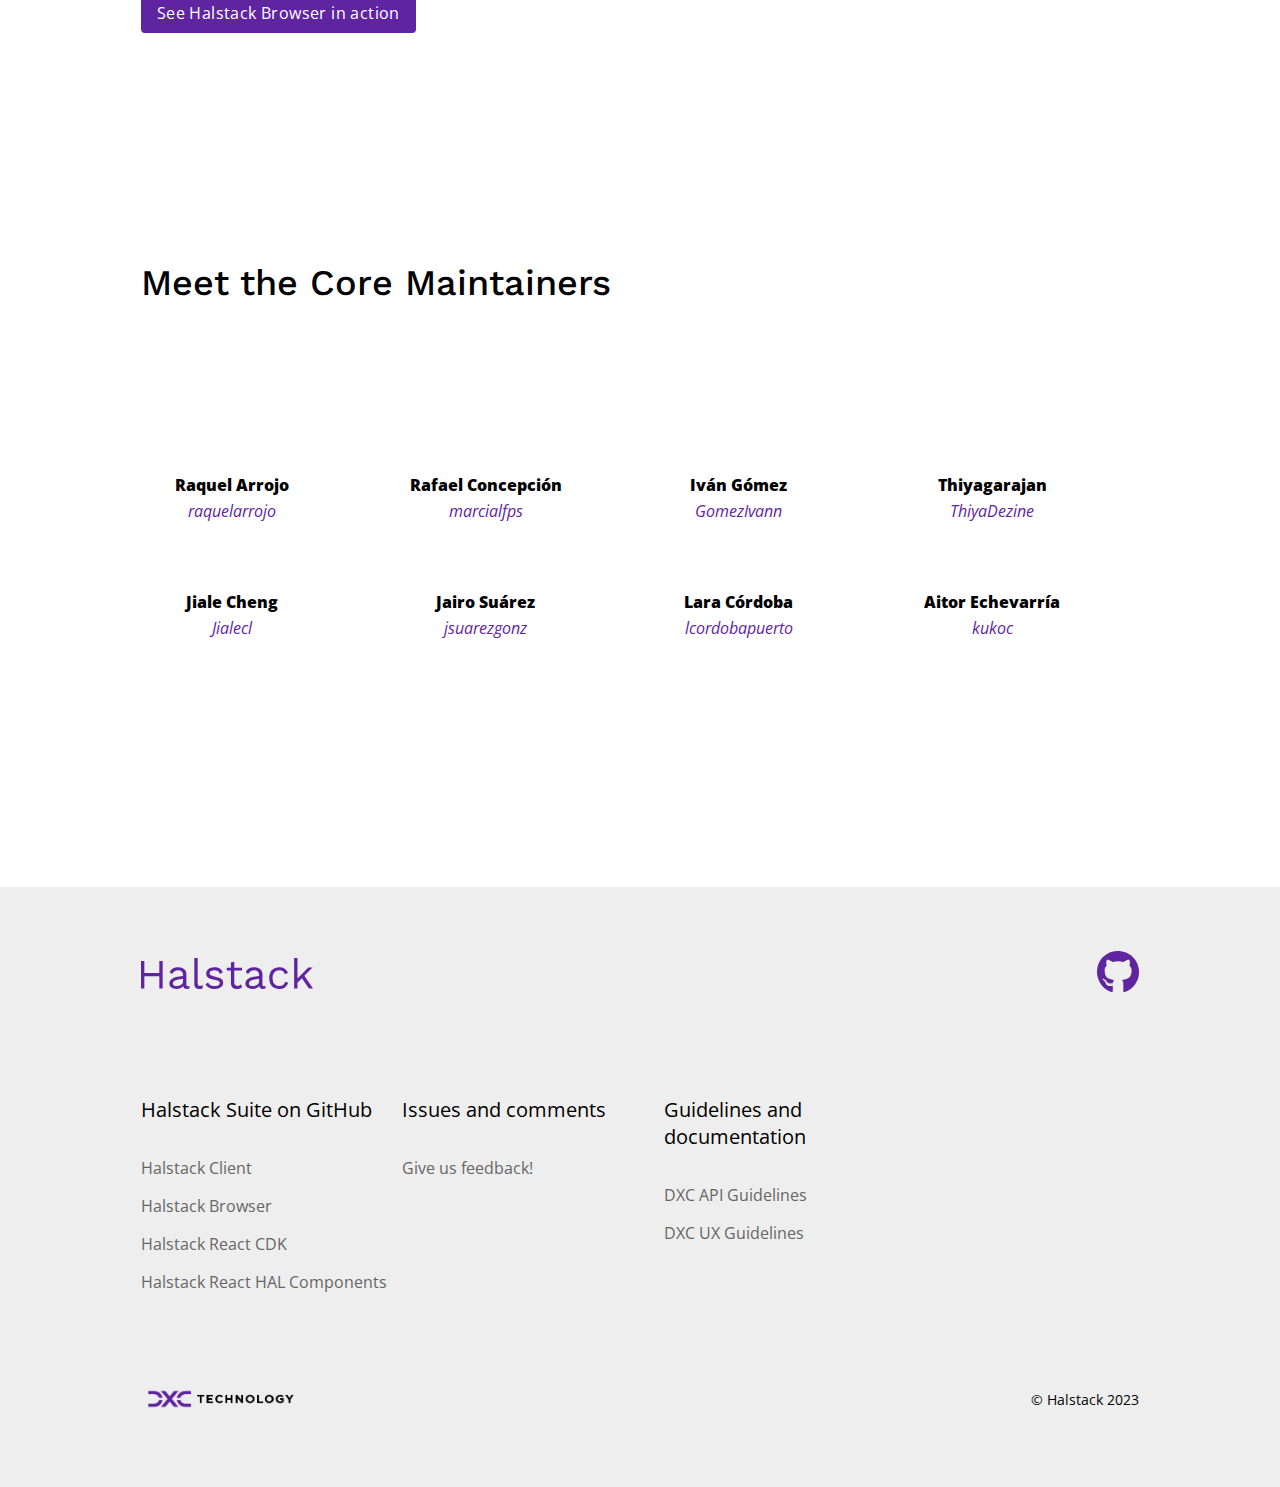
==== commit 180c813e: "[OC-13591] Updating Design info" ====
--- a/index.html
+++ b/index.html
@@ -101,16 +101,17 @@
           <div>
             <h3>
               <img
-                src="./images/figma-brands.svg"
+                src="./images/Uxpin.png"
                 alt="Figma icon for designer's tools"
               />
               Tools for designers
             </h3>
             <p>
-              Currently, we are migrating the Design Kit from Adobe XD to Figma,
-              a cloud-based design tool that offers improved collaboration and
-              an enhanced design experience.
+              We are using UXPin as Design and Prototype tool. With Halstack-UXPin merge, designers can create fast prototypes by draging and droping the Halstack coded components and use their API to configure the look and the behaviour of each element.
             </p>
+            <a href="https://dxcportal.sharepoint.com/:v:/r/sites/AssureDesignSystem/Shared%20Documents/UXPin/Assets/Videos/Prototyping%20Course/Halstack%20Prototyping%20Library%20-%20Getting%20Started.mp4?csf=1&web=1&e=zdWRKr"
+              >Watch overview video</a
+            >
           </div>
           <div>
             <h3>
@@ -157,6 +158,7 @@
             src="./images/browserlogo.svg"
             alt="Logo for Halstack design system"
           />
+          <span class="experimental-badge">Outdated</span>
         </h2>
         <p>
           Halstack Browser is a React component that can be included in any
@@ -188,10 +190,10 @@
             >
           </div>
           <div>
-            <img src="https://github.com/marcialfps.png" alt="" />
-            <h4>Marcial F. Parrilla</h4>
-            <span
-              ><a href="https://github.com/marcialfps" target="_blank"
+            <img src="https://github.com/rconcepcion3.png" alt="" />
+            <h4>Rafael Concepción</h4>
+            <span
+              ><a href="https://github.com/rconcepcion3" target="_blank"
                 >marcialfps</a
               ></span
             >
@@ -206,11 +208,11 @@
             >
           </div>
           <div>
-            <img src="https://github.com/aidamag.png" alt="" />
-            <h4>Aida M. González</h4>
-            <span
-              ><a href="https://github.com/aidamag" target="_blank"
-                >aidamag</a
+            <img src="https://github.com/ThiyaDezine.png" alt="" />
+            <h4>Thiyagarajan</h4>
+            <span
+              ><a href="https://github.com/ThiyaDezine" target="_blank"
+                >ThiyaDezine</a
               ></span
             >
           </div>
@@ -233,11 +235,11 @@
             >
           </div>
           <div>
-            <img src="https://github.com/eriesgo.png" alt="" />
-            <h4>Enrique Riesgo-Canal</h4>
-            <span
-              ><a href="https://github.com/eriesgo" target="_blank"
-                >eriesgo</a
+            <img src="https://github.com/lcordobapuerto.png" alt="" />
+            <h4>Lara Córdoba</h4>
+            <span
+              ><a href="https://github.com/lcordobapuerto" target="_blank"
+                >lcordobapuerto</a
               ></span
             >
           </div>
--- a/css/main.css
+++ b/css/main.css
@@ -88,6 +88,15 @@
   font-family: "Work Sans", sans-serif;
   font-size: 36px;
   font-weight: 500;
+
+  .experimental-badge {
+    margin-left: 10px;
+    background-color: #fbe89d; /* Background color */
+    color: #000; /* Text color */
+    font-size: 12px;
+    padding: 5px 10px; /* Adjust padding as needed */
+    border-radius: 5px; /* Rounded corners */
+  }
 }
 
 main > div > h2 img,
@@ -210,17 +219,16 @@
 }
 
 main div.mantainers div.profiles {
-  display: flex;
-  justify-content: space-around;
+  display: grid;
+  grid-template-columns: 1fr 1fr 1fr 1fr;
   margin-right: 11%;
-  flex-wrap: wrap;
 }
 
 main div.mantainers div.profiles > div {
   display: flex;
   flex-direction: column;
   align-items: center;
-  width: calc(72% / 5);
+  width: 72%;
   margin-bottom: 48px;
 }
 
@@ -360,13 +368,13 @@
   }
 
   main div.mantainers div.profiles {
+      display: grid;
+      grid-template-columns: 1fr 1fr;
       margin-right: 0;
-      flex-wrap: wrap;
-      justify-content: space-around;
   }
   main div.mantainers div.profiles > div {
+      width: 100%;
       margin-bottom: 48px;
-      width: calc(100% / 3);
   }
 
   main div.mantainers div.profiles > div img {
@@ -457,9 +465,9 @@
   }
 
   main div.mantainers div.profiles {
+    display: grid;
+    grid-template-columns: 1fr 1fr;
     margin-right: 0;
-    flex-direction: column;
-    flex-wrap: nowrap;
   }
 
   main div.mantainers div.profiles > div {
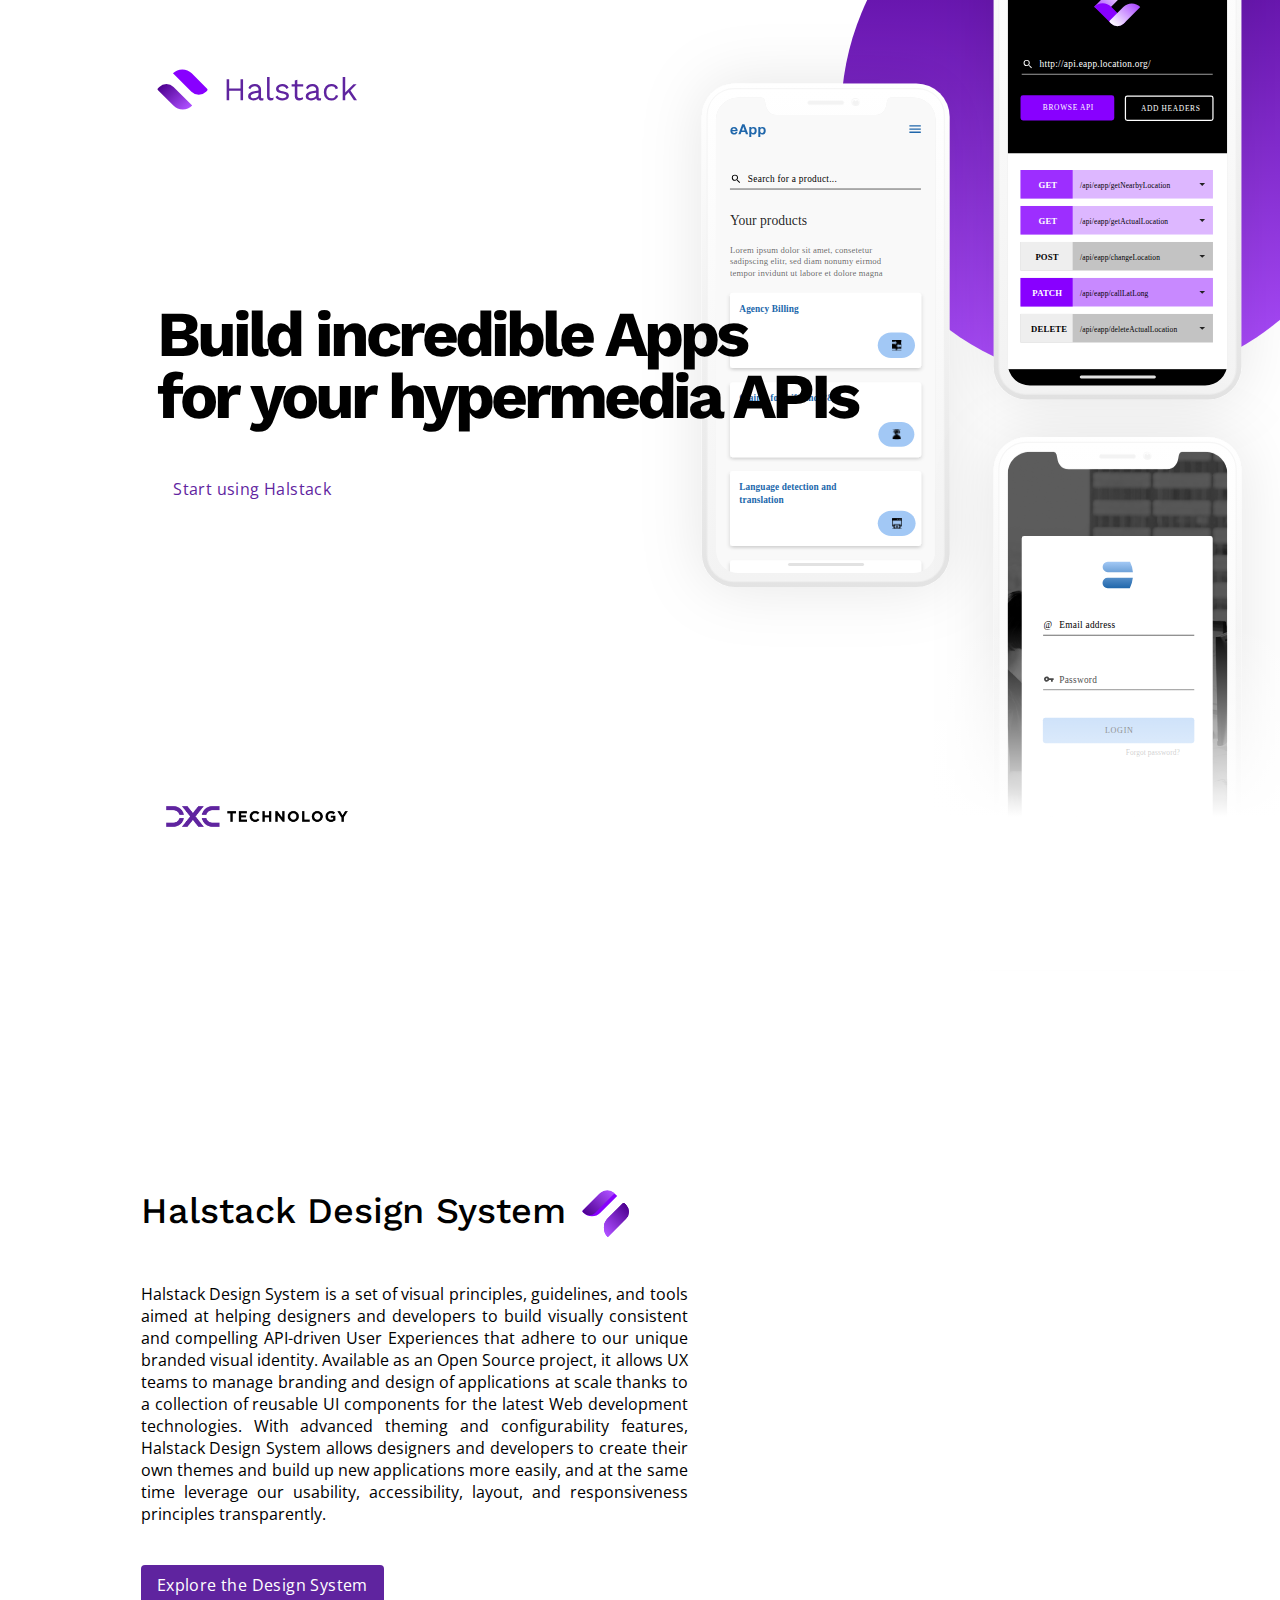
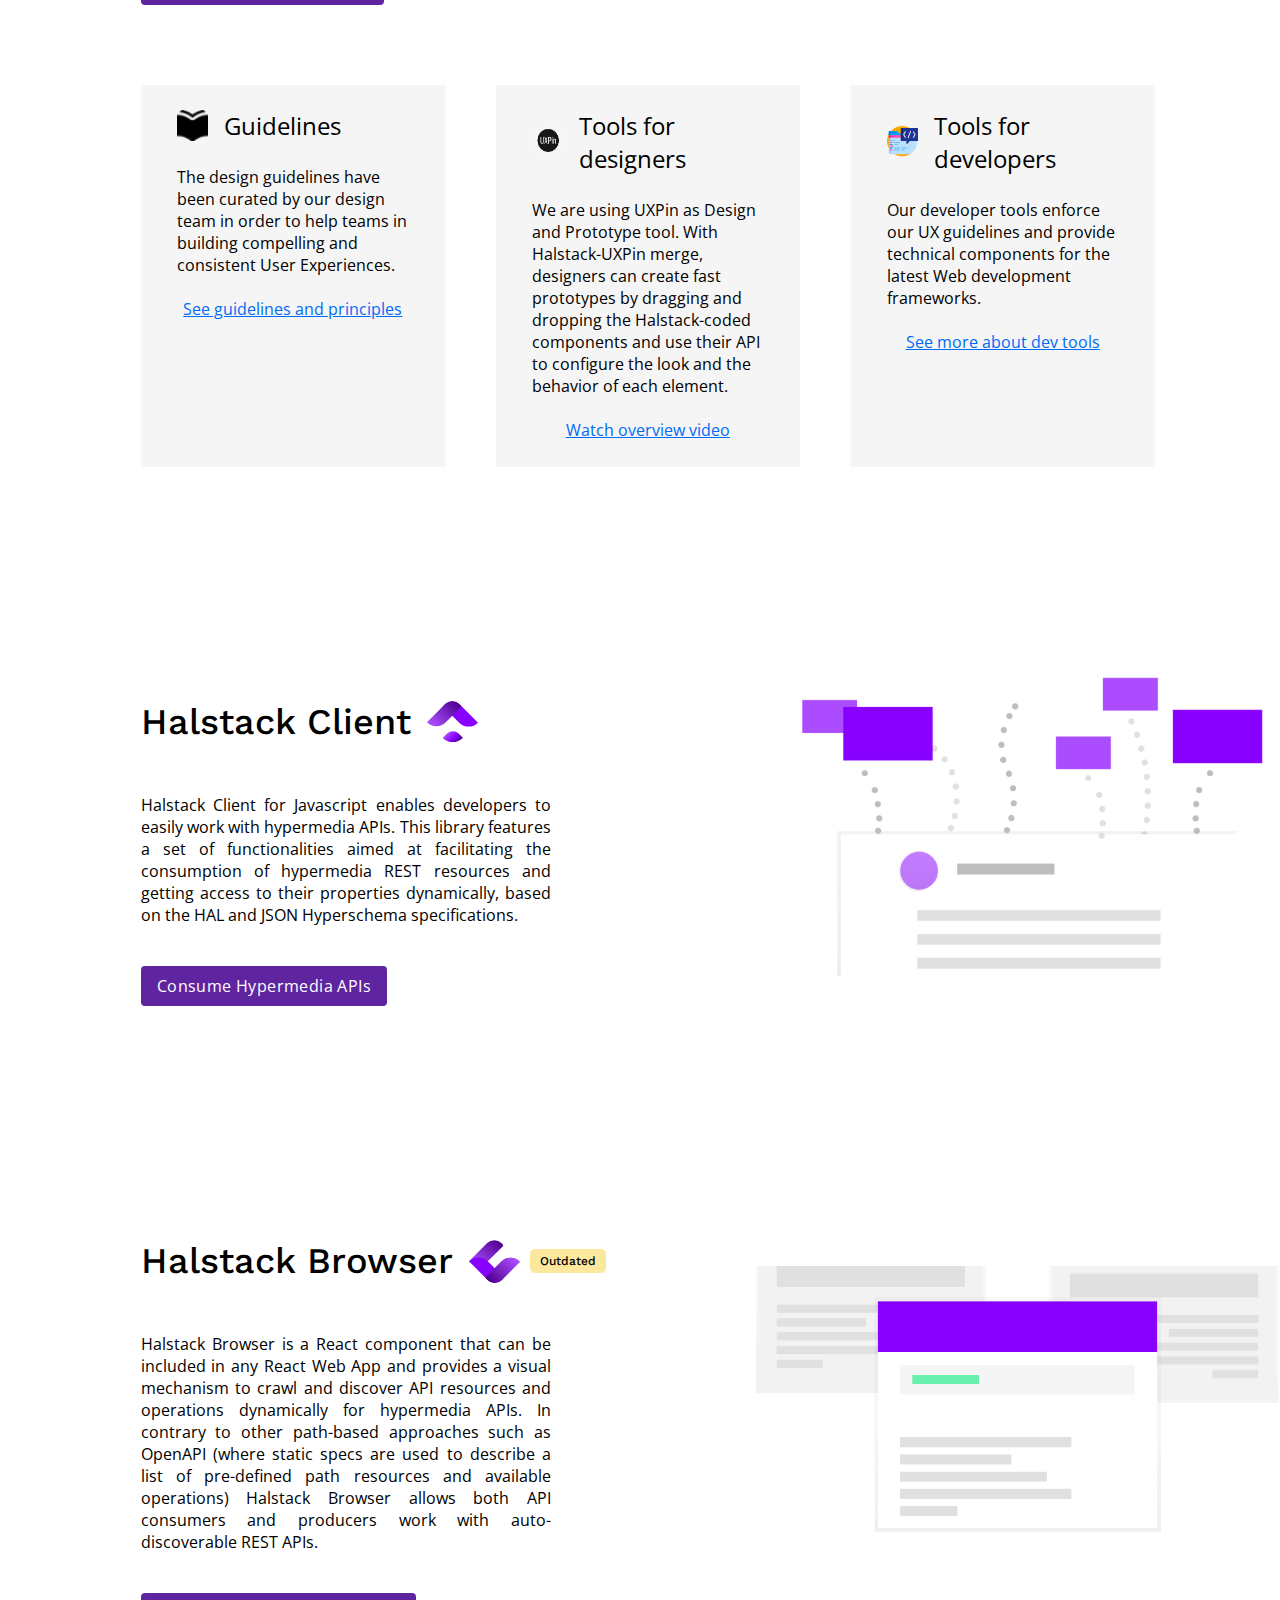
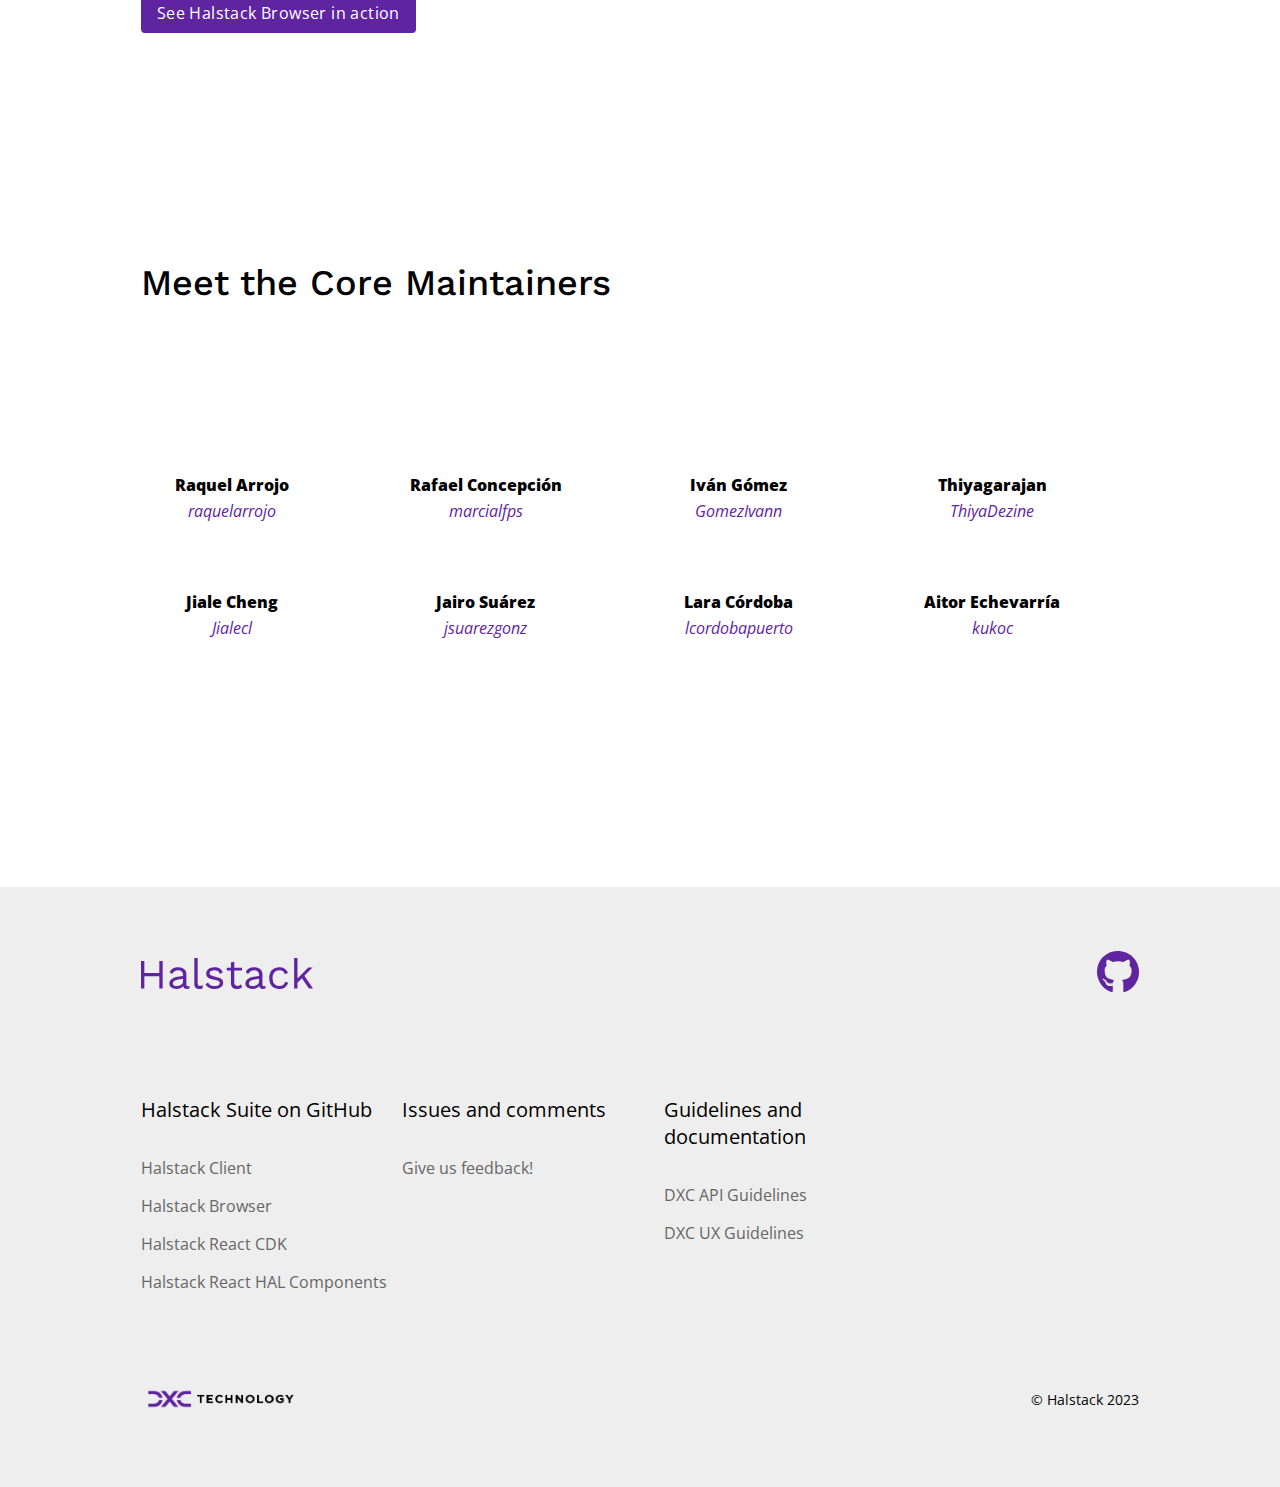
==== commit 2cd2d5d2: "Update index.html" ====
--- a/index.html
+++ b/index.html
@@ -94,7 +94,7 @@
               order to help teams in building compelling and consistent User
               Experiences.
             </p>
-            <a href="https://developer.dxc.com/halstack/8/principles/color/"
+            <a href="https://developer.dxc.com/halstack/10/principles/color/"
               >See guidelines and principles</a
             >
           </div>
@@ -102,12 +102,12 @@
             <h3>
               <img
                 src="./images/Uxpin.png"
-                alt="Figma icon for designer's tools"
+                alt="UXPin icon for designer's tools"
               />
               Tools for designers
             </h3>
             <p>
-              We are using UXPin as Design and Prototype tool. With Halstack-UXPin merge, designers can create fast prototypes by draging and droping the Halstack coded components and use their API to configure the look and the behaviour of each element.
+              We are using UXPin as Design and Prototype tool. With Halstack-UXPin merge, designers can create fast prototypes by dragging and dropping the Halstack-coded components and use their API to configure the look and the behavior of each element.
             </p>
             <a href="https://dxcportal.sharepoint.com/:v:/r/sites/AssureDesignSystem/Shared%20Documents/UXPin/Assets/Videos/Prototyping%20Course/Halstack%20Prototyping%20Library%20-%20Getting%20Started.mp4?csf=1&web=1&e=zdWRKr"
               >Watch overview video</a
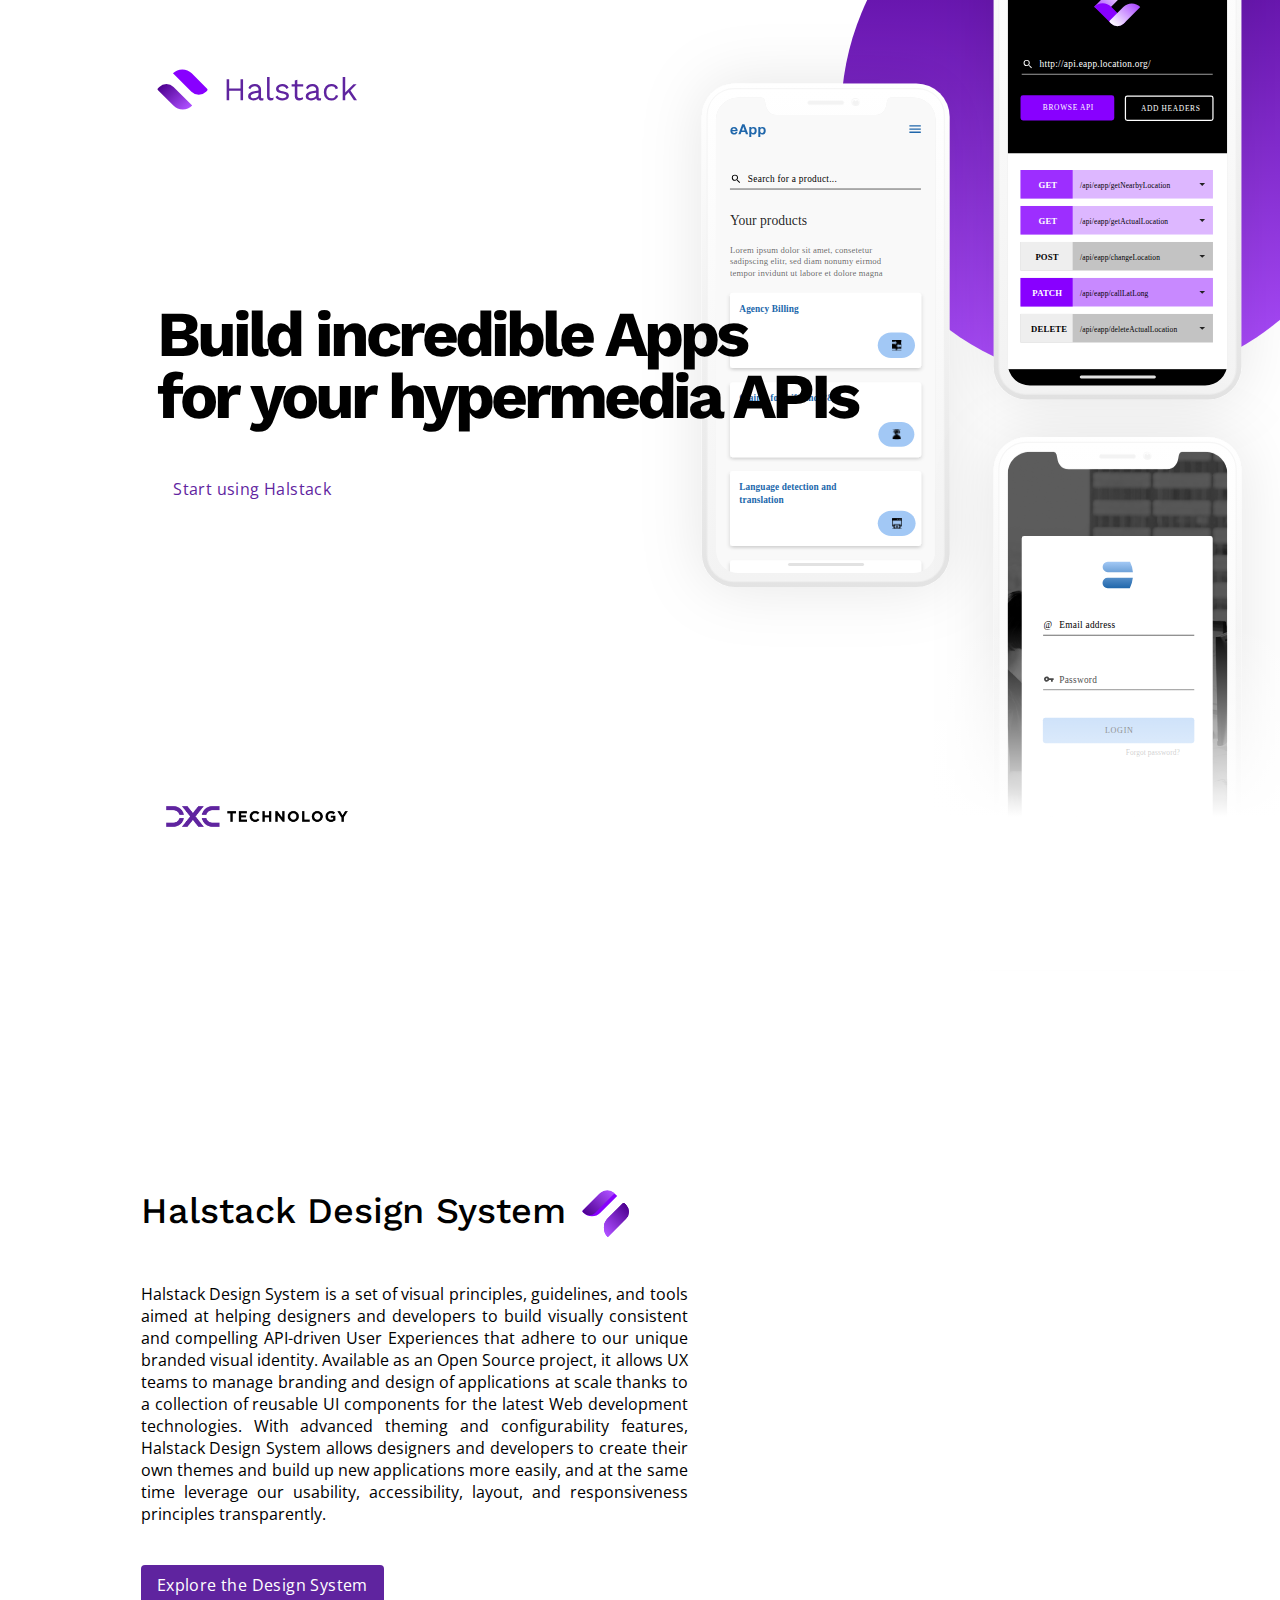
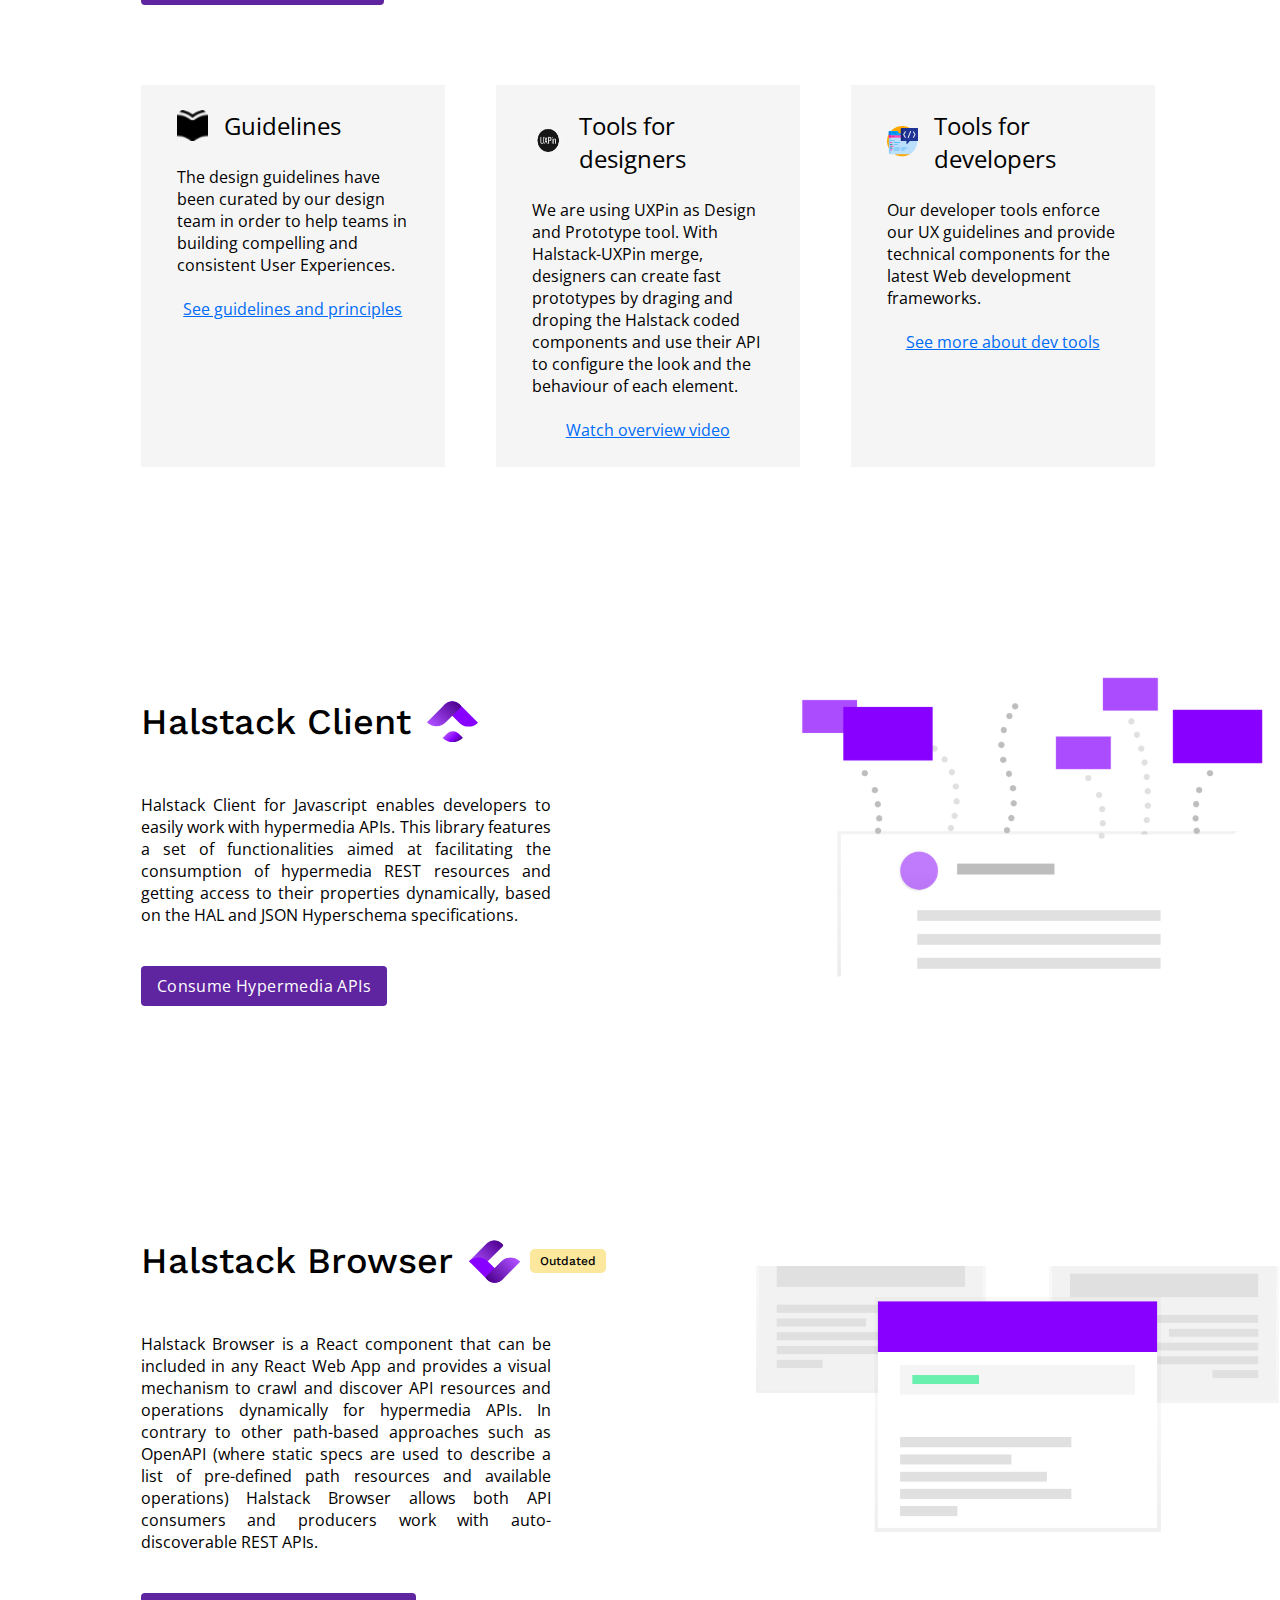
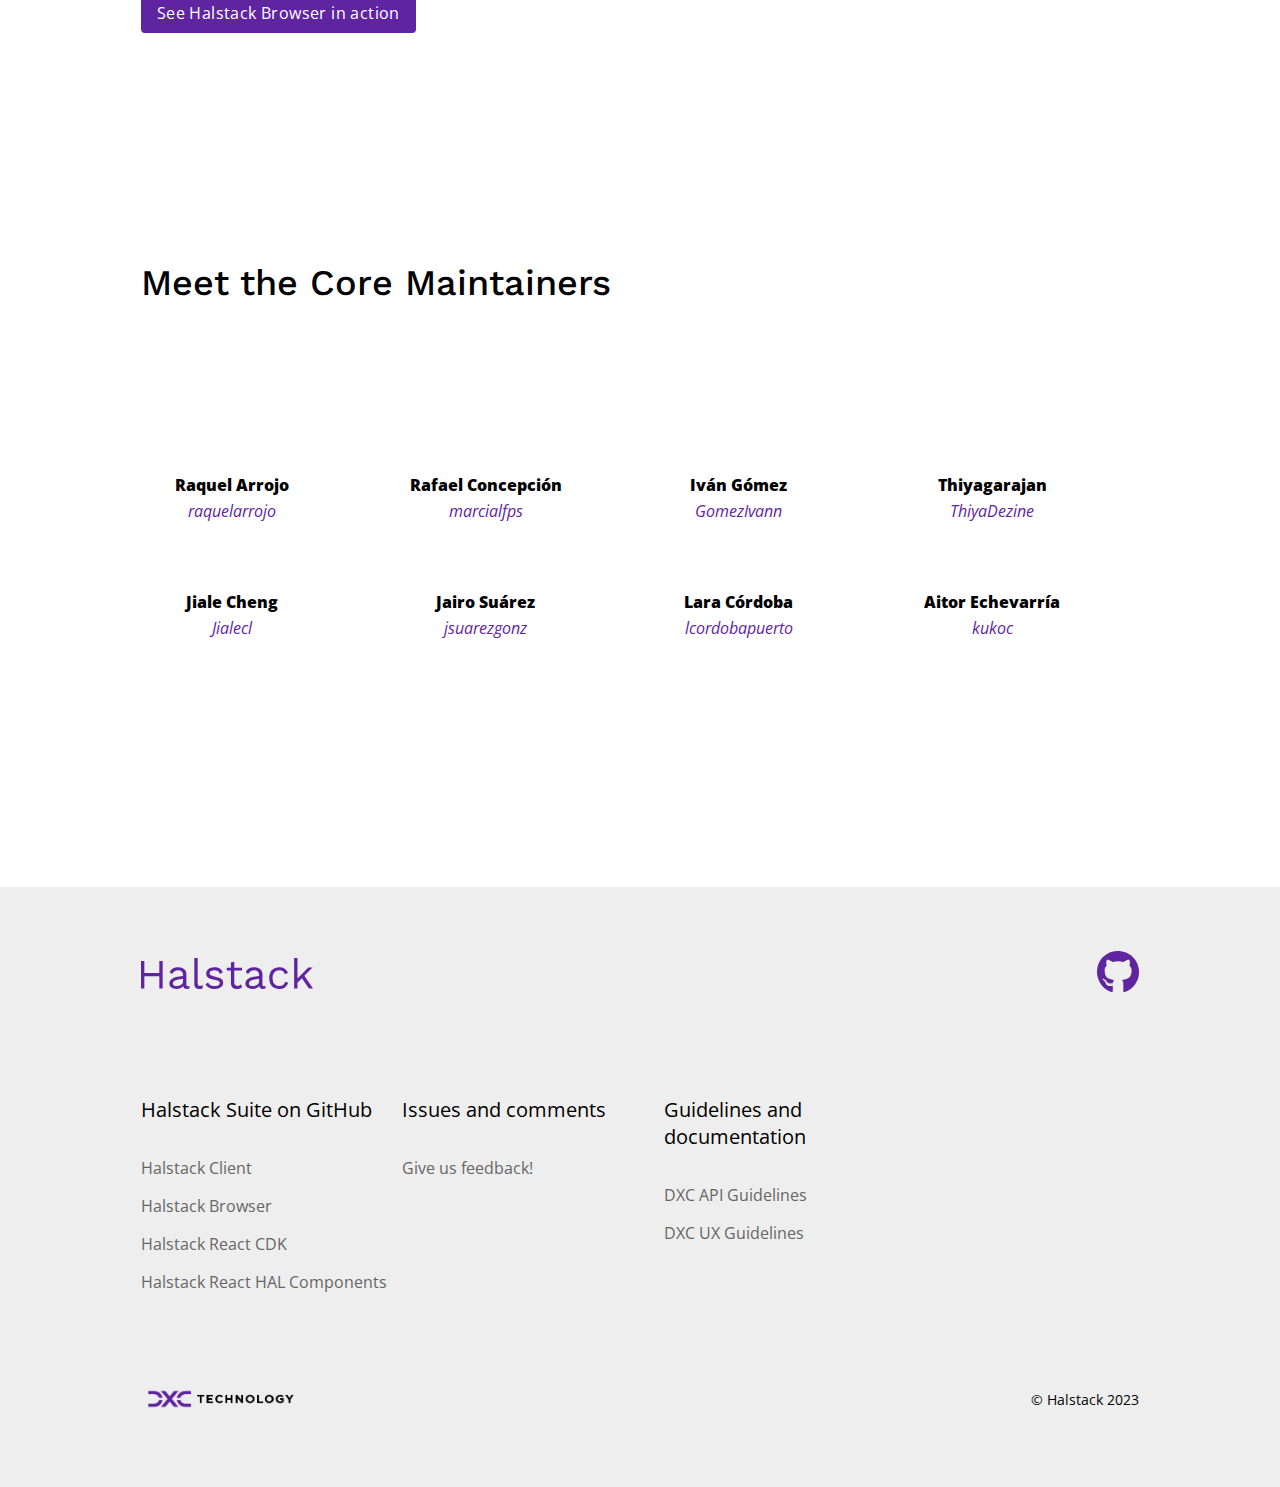
==== commit 11e1fecd: "adding the UXPin Video to the project" ====
--- a/index.html
+++ b/index.html
@@ -94,7 +94,7 @@
               order to help teams in building compelling and consistent User
               Experiences.
             </p>
-            <a href="https://developer.dxc.com/halstack/10/principles/color/"
+            <a href="https://developer.dxc.com/halstack/8/principles/color/"
               >See guidelines and principles</a
             >
           </div>
@@ -102,14 +102,14 @@
             <h3>
               <img
                 src="./images/Uxpin.png"
-                alt="UXPin icon for designer's tools"
+                alt="Figma icon for designer's tools"
               />
               Tools for designers
             </h3>
             <p>
-              We are using UXPin as Design and Prototype tool. With Halstack-UXPin merge, designers can create fast prototypes by dragging and dropping the Halstack-coded components and use their API to configure the look and the behavior of each element.
+              We are using UXPin as Design and Prototype tool. With Halstack-UXPin merge, designers can create fast prototypes by draging and droping the Halstack coded components and use their API to configure the look and the behaviour of each element.
             </p>
-            <a href="https://dxcportal.sharepoint.com/:v:/r/sites/AssureDesignSystem/Shared%20Documents/UXPin/Assets/Videos/Prototyping%20Course/Halstack%20Prototyping%20Library%20-%20Getting%20Started.mp4?csf=1&web=1&e=zdWRKr"
+            <a href="./videos/Halstack Prototyping Library - Getting Started.mp4"
               >Watch overview video</a
             >
           </div>
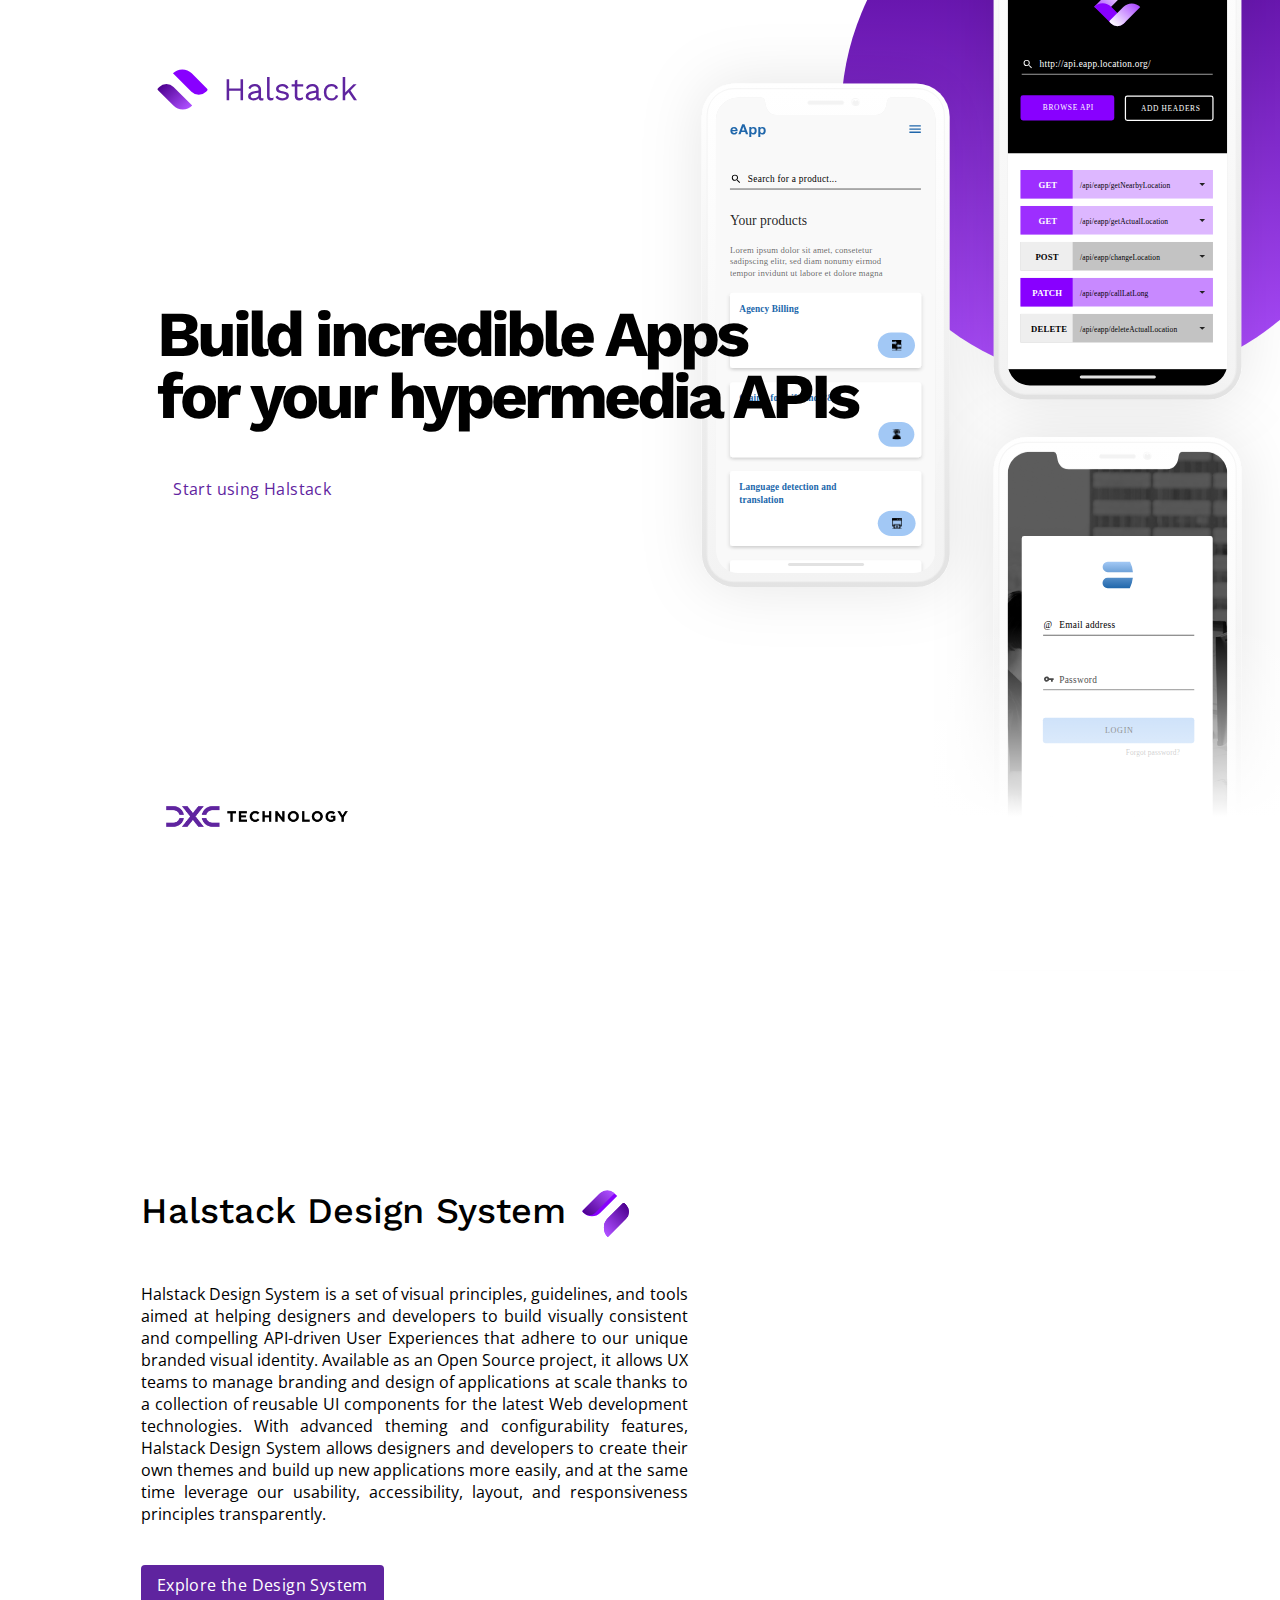
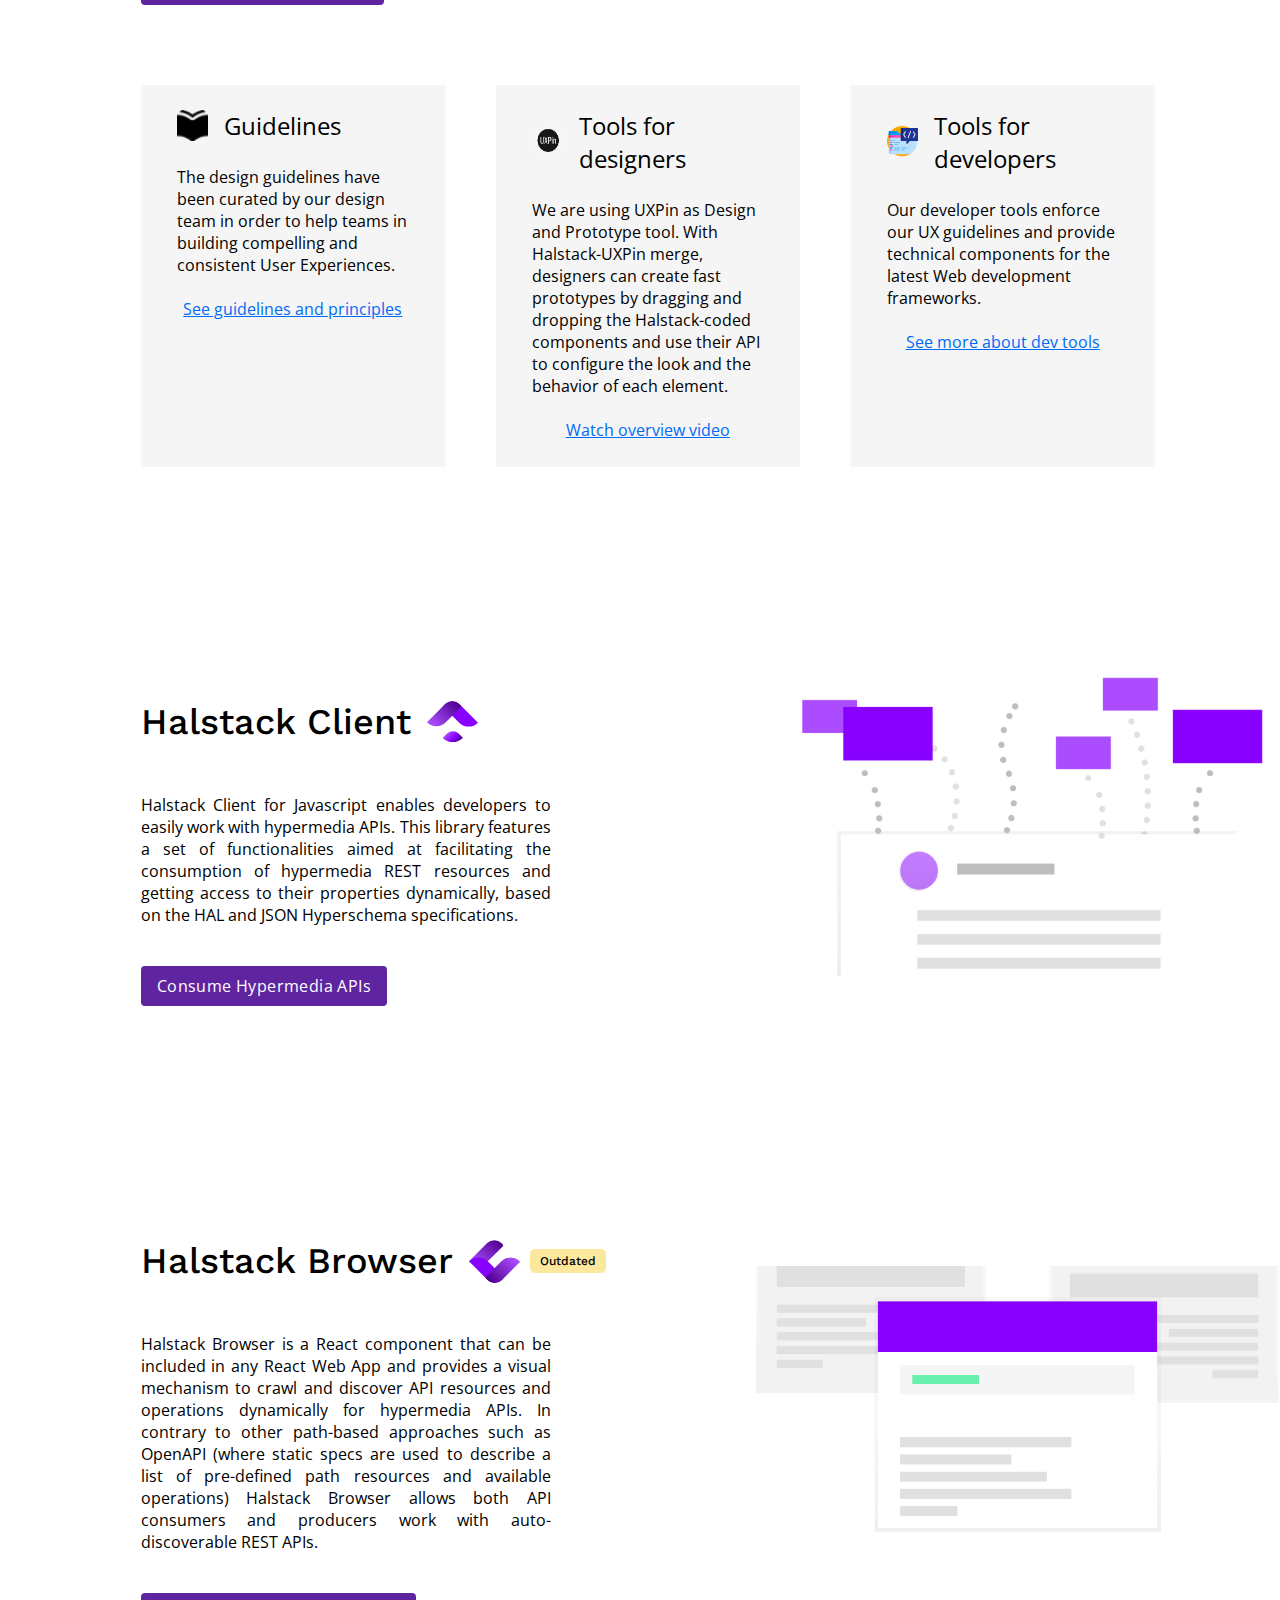
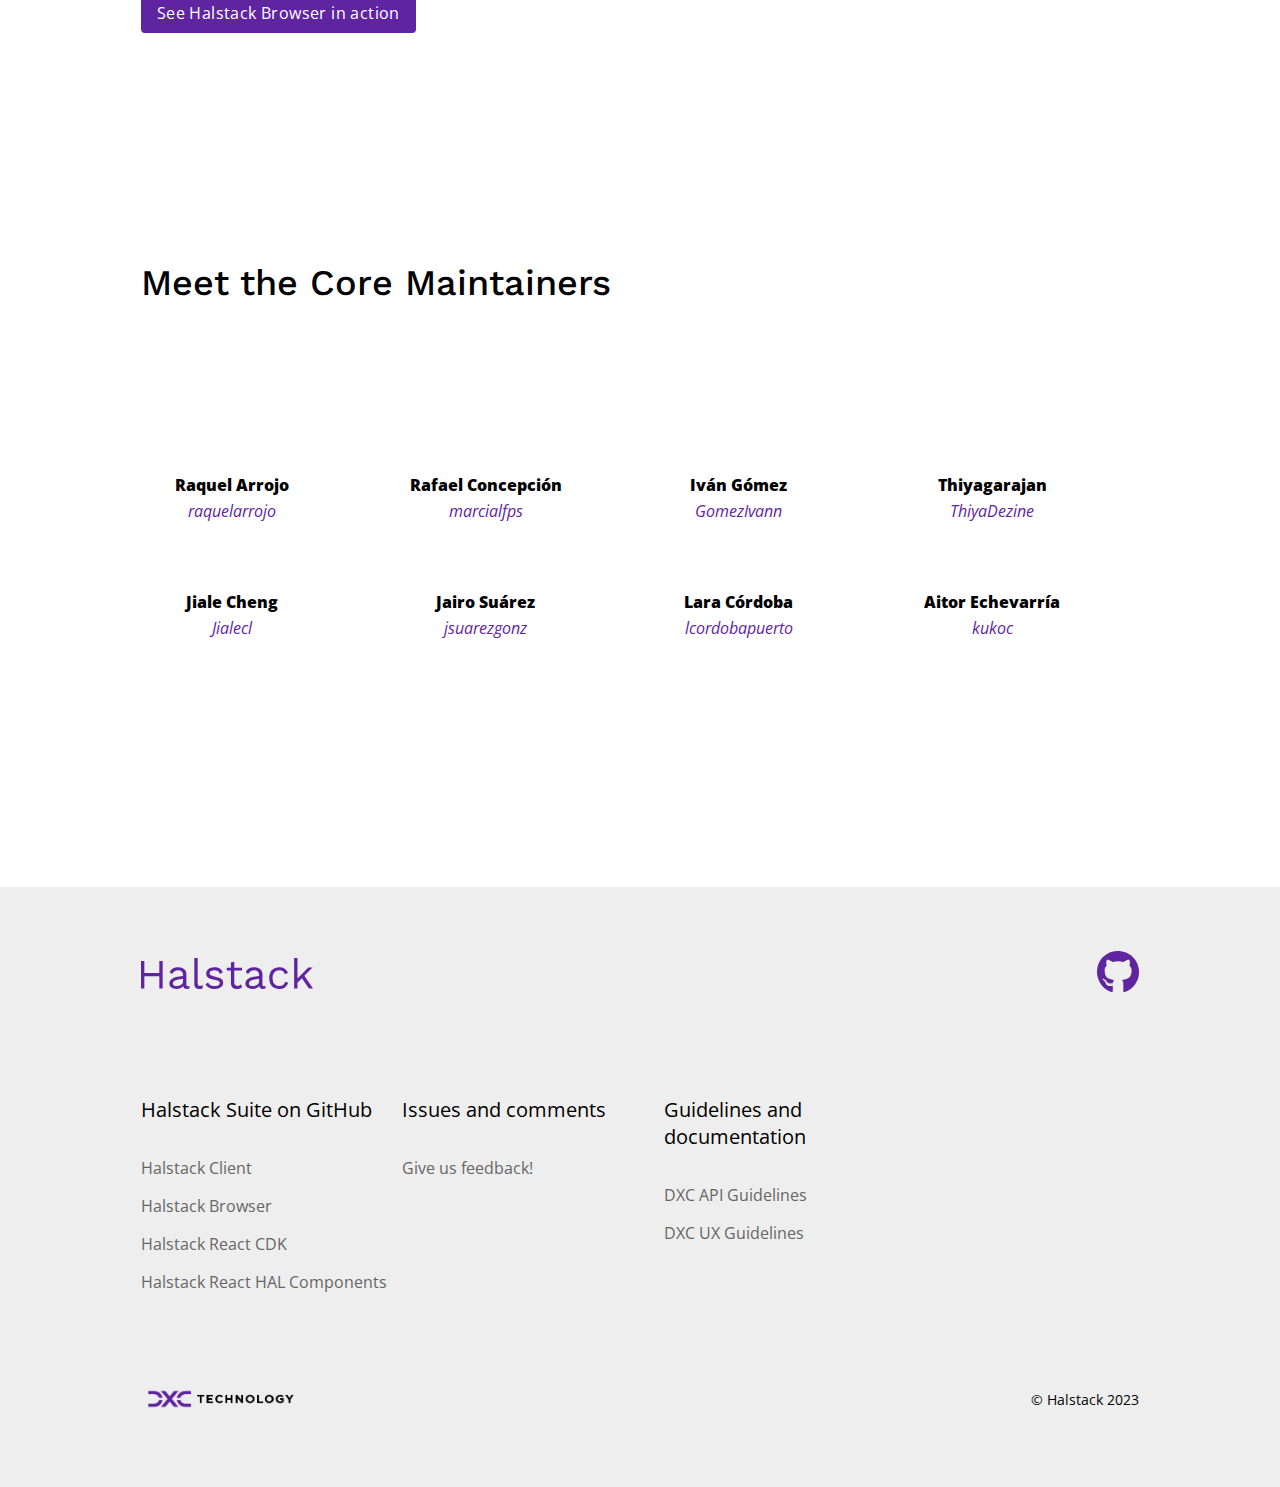
==== commit b27471ee: "Merge branch 'feature/aef' of https://github.com/dxc-technology/halstack into feature/aef" ====
--- a/index.html
+++ b/index.html
@@ -94,7 +94,7 @@
               order to help teams in building compelling and consistent User
               Experiences.
             </p>
-            <a href="https://developer.dxc.com/halstack/8/principles/color/"
+            <a href="https://developer.dxc.com/halstack/10/principles/color/"
               >See guidelines and principles</a
             >
           </div>
@@ -102,12 +102,12 @@
             <h3>
               <img
                 src="./images/Uxpin.png"
-                alt="Figma icon for designer's tools"
+                alt="UXPin icon for designer's tools"
               />
               Tools for designers
             </h3>
             <p>
-              We are using UXPin as Design and Prototype tool. With Halstack-UXPin merge, designers can create fast prototypes by draging and droping the Halstack coded components and use their API to configure the look and the behaviour of each element.
+              We are using UXPin as Design and Prototype tool. With Halstack-UXPin merge, designers can create fast prototypes by dragging and dropping the Halstack-coded components and use their API to configure the look and the behavior of each element.
             </p>
             <a href="./videos/Halstack Prototyping Library - Getting Started.mp4"
               >Watch overview video</a
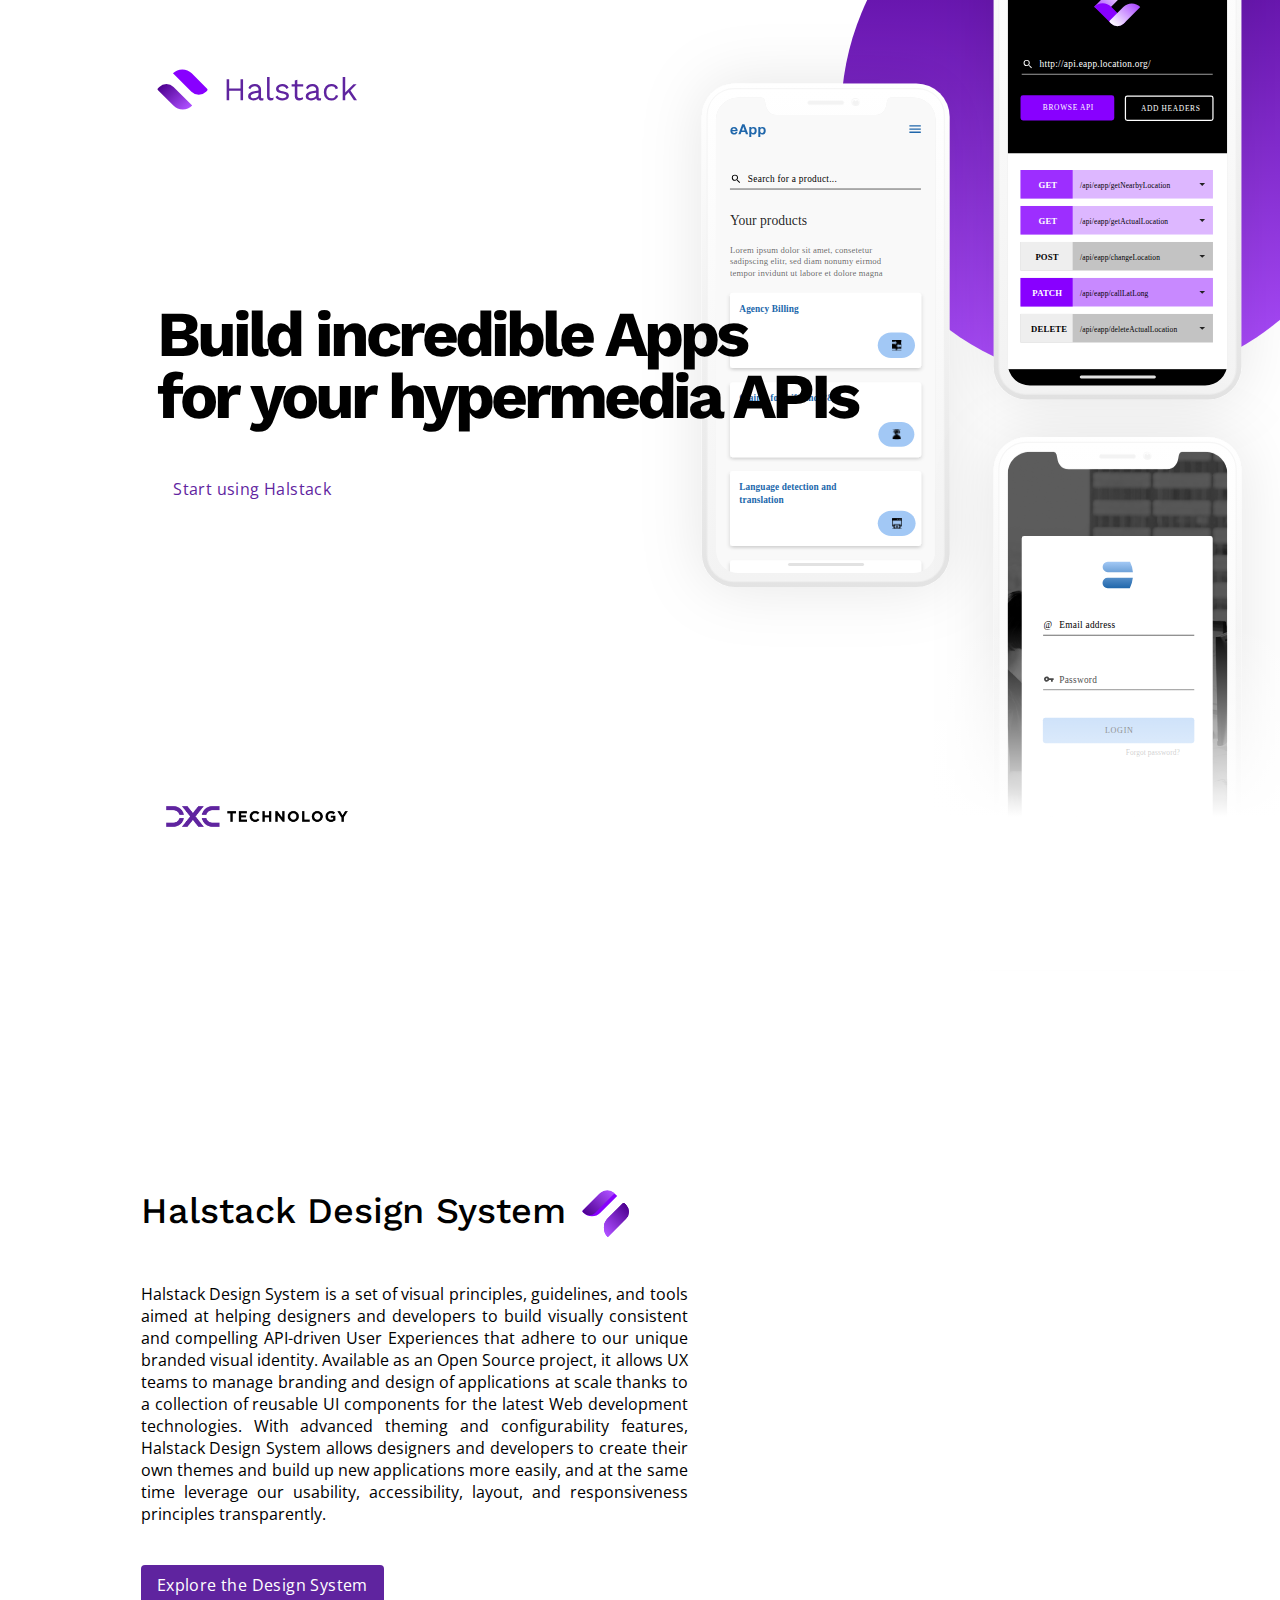
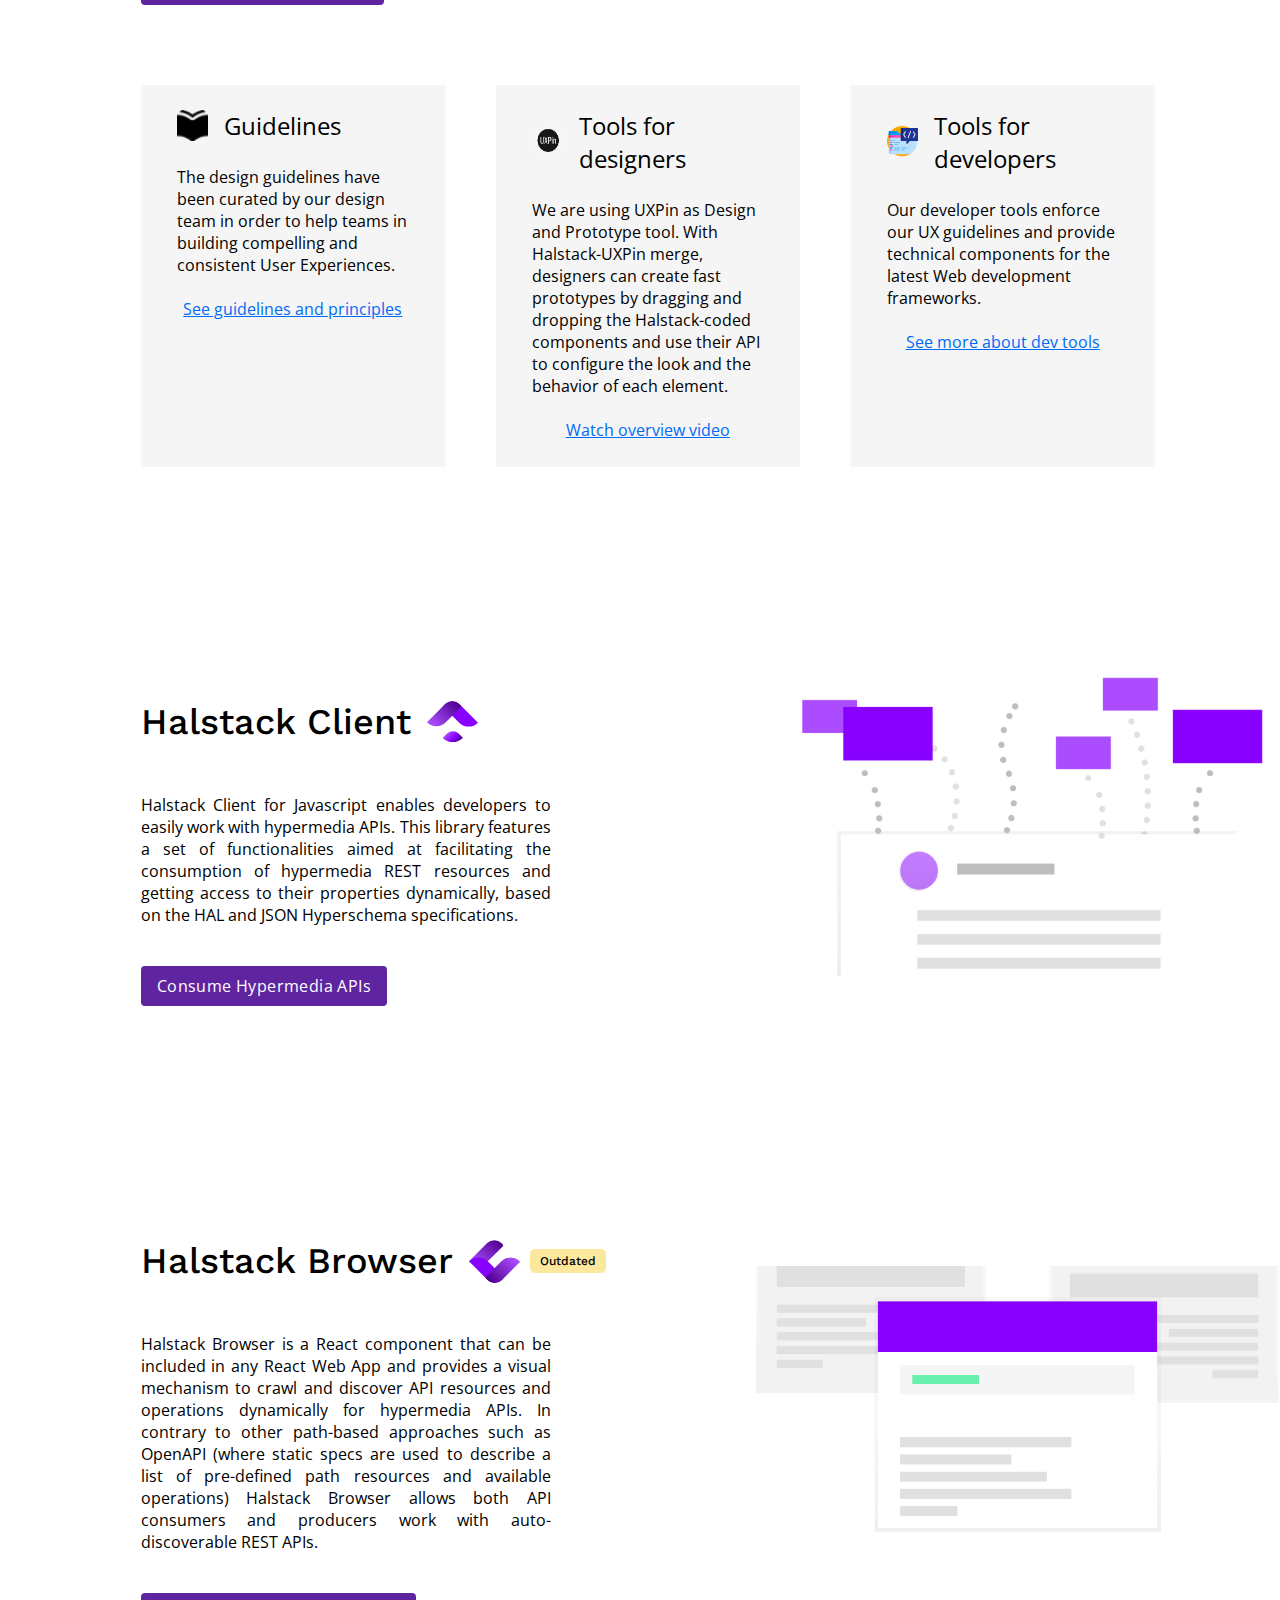
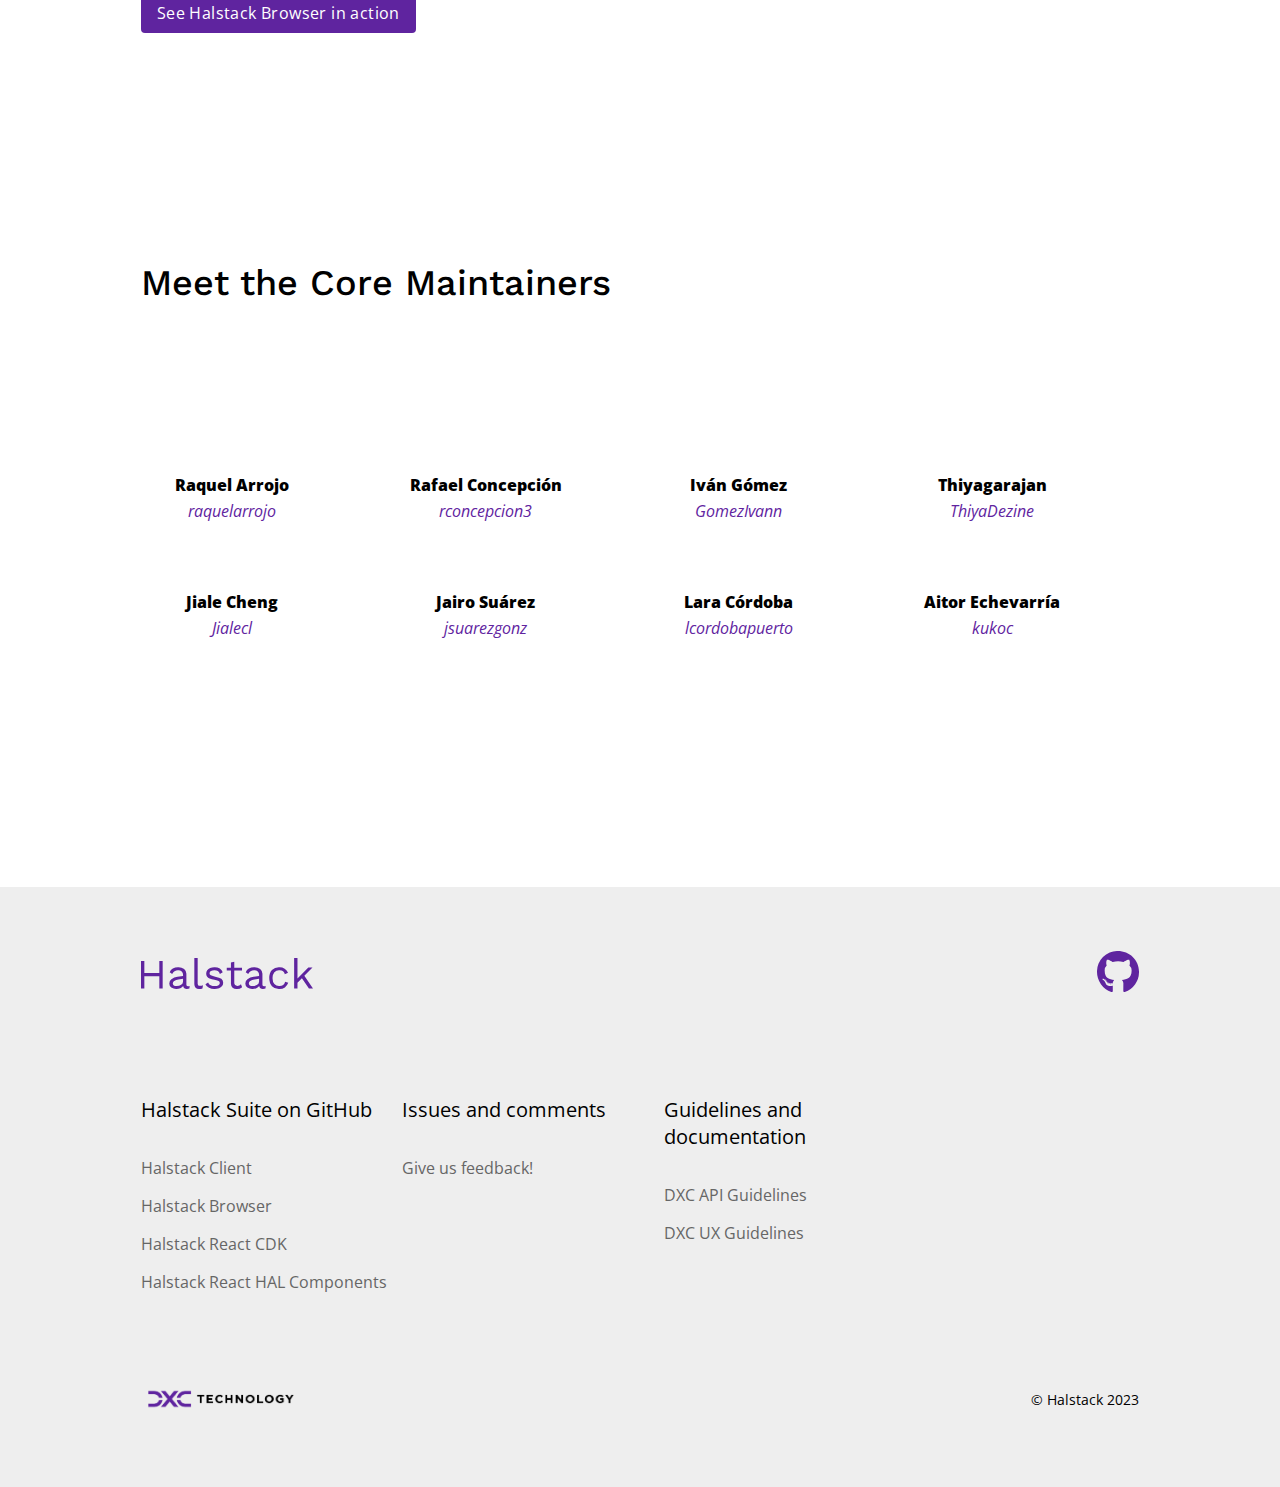
==== commit 99b87822: "member updates" ====
--- a/index.html
+++ b/index.html
@@ -194,7 +194,7 @@
             <h4>Rafael Concepción</h4>
             <span
               ><a href="https://github.com/rconcepcion3" target="_blank"
-                >marcialfps</a
+                >rconcepcion3</a
               ></span
             >
           </div>
